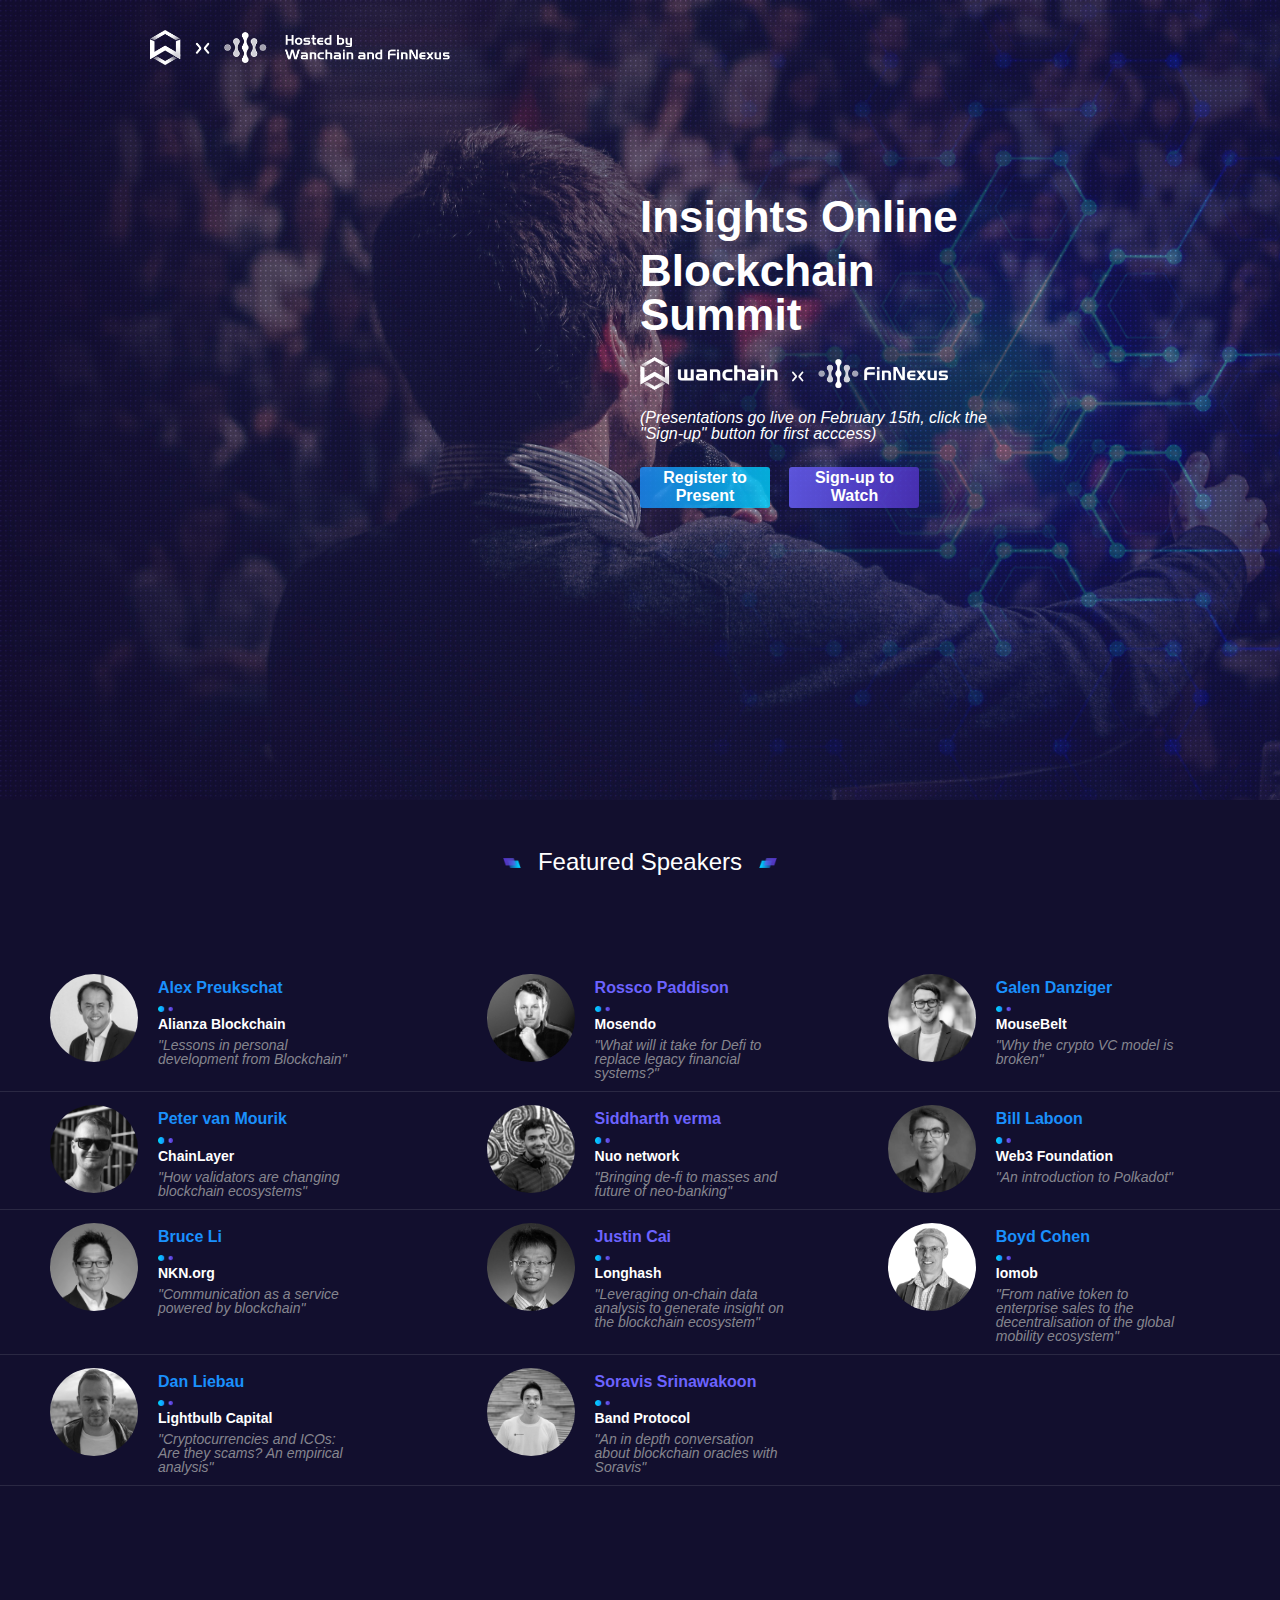
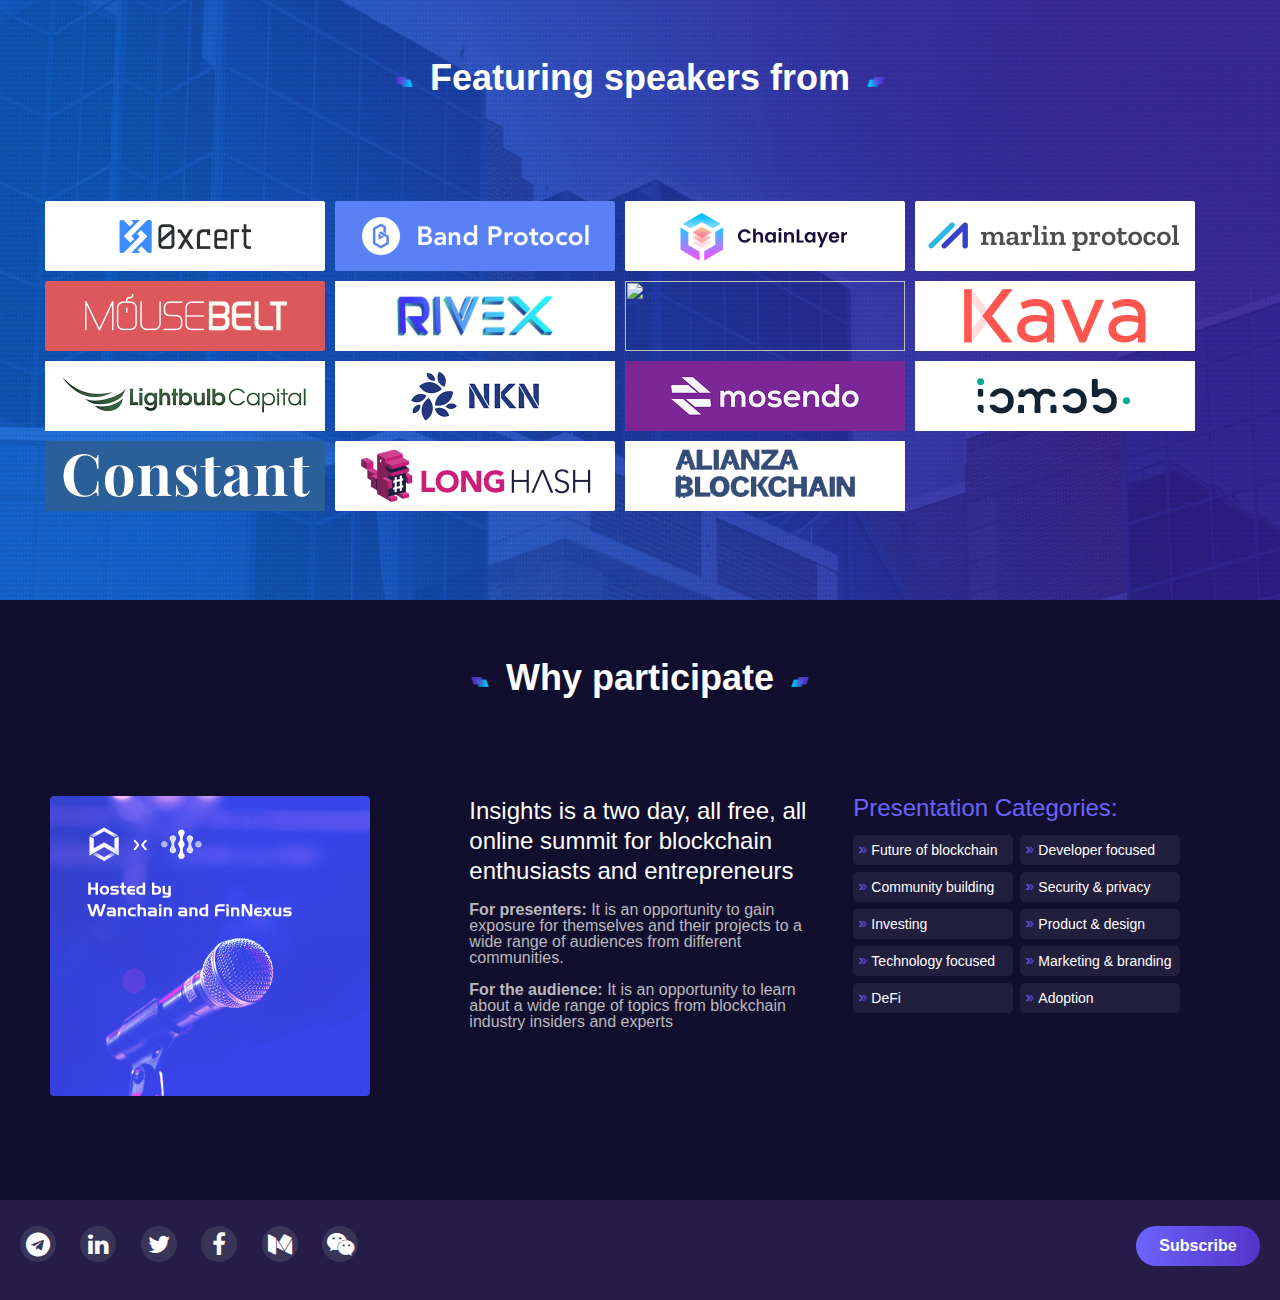
==== index.html @ 68f3955d "update" ====
<!DOCTYPE html>
<html lang="en">

<head>
    <meta charset="UTF-8">
    <meta http-equiv="X-UA-Compatible" content="ie=edge">
    <meta name="keywords" content="FinNexus,Defi,Open Finance, FNX" />
    <meta name="viewport"
        content="maximum-scale=1.0,minimum-scale=1.0,user-scalable=0,width=device-width,initial-scale=1.0" />
    <title>Insights Finnexus</title>
    <link rel="shortcut icon" href="./favicon.ico" type="image/x-icon">
    <link rel="stylesheet" type="text/css" href="./css/bootstrap.css">
    <link rel="stylesheet" type="text/css" href="./css/phone.css" media="screen and (max-width: 750px)">
    <link rel="stylesheet" type="text/css" href="./css/index.css" media="screen and (min-width: 751px) and (max-width: 1700px)">
    <link rel="stylesheet" type="text/css" href="./css/pc.css" media="screen and (min-width: 1701px)">
    <link rel="stylesheet" href="./css/font-awesome/css/font-awesome.css">  

    <script src="./js/jquery.min.js"></script>
    <script src="./js/bootstrap.js"></script>
    <script src="./js/data.js"></script>
</head>

<body>
    <div class="box">
        <!-- banner -->
        <div class="banner">
            <div class="banner-box">
                <div class="logo">
                     <a href="https://www.finnexus.io/" target="_blank"><img src="./img/logo.png" alt=""></a>
                </div>
                <div class="banner-title">
                    <h3></h3>
                    <h3></h3>
                    <img class="logo2" src="" alt="">
                    <p>(Presentations go live on February 15th, click the "Sign-up" button for first acccess)</p>
                    <div class="btn-group">
                        <button><b></b><span>Register to Present</span></button>
                        <button><b></b><span>Sign-up to Watch</span></button>
                    </div>
                </div>
            </div>
        </div>
        <!-- Personal profile -->
        <div class="personal-profile">
            <div class="personal-profile-box">
                <div class="personal-profile-title">
                    <p>
                        <span style="padding-top: 10px;"></span>
                    </p>
                    <!-- <p ><span>Hosted by Wanchain and FinNexus</span></p> -->
                </div>
            </div>
        </div>
        
        <div class="modal fade" id="myModal" tabindex="-1" role="dialog" aria-labelledby="myModalLabel" aria-hidden="true">
            <div class="modal-dialog">
                <div class="modal-content">
                </div>
            </div>
        </div>


        <!-- agenda -->
        <!-- <div class="agenda">
            <div class="agenda-box">
                <div class="agenda-title">
                    <p>
                        <span></span>
                    </p>
                    <p><span></span></p>
                </div>
                <div class="agenda-centext">
                    <div class="agenda-centext-thead">
                        <span><b class="time"></b></span>
                        <span><b class="name"></b></span>
                        <span><b class="theme"></b></span>
                    </div>
                    <div class="agenda-centext-table">
                        <ul>
                        </ul>
                    </div>
                </div>
            </div>
        </div> -->
        <!-- link -->
        <div class="link">
            <div class="linkBox">
                <div class="link-title">
                    <p>
                        <span>Featuring speakers from</span>
                    </p>
                    <!-- <p><span>Hosted by Wanchain and FinNexus</span></p> -->
                </div>
                <div class="link-centext">
                    <div class="link-icon">
                    </div>
                </div>
            </div>
        </div>
        <!-- participate -->
        <div class="link participate">
            <div class="linkBox">
                <div class="link-title participate-link-title">
                    <p>
                        <span></span>
                    </p>
                    <p><span></span></p>
                </div>
                <div class="participate-centext">
                    <div>
                        <img src="./img/music.png" alt="">
                    </div>
                    <div class="participate-centext-middel">
                        <p></p>
                        <p><span></span></p>
                        <p><span></span></p>
                    </div>
                    <div class="participate-link-group">
                        <p></p>
                        <div class="participate-link-group-box">
                        </div>
                    </div>
                </div>
            </div>
        </div>
        <!-- footer -->
        <section class="footer" style="border-bottom: 0;">
            <div class="aa7ec1 wrapper" data-class-name="aa7ec1">
                <ul class="left">
                    <li><a href="https://t.me/FinNexusOfficial" target="_blank"
                        rel="noopener noreferrer"><i class="fa fa-telegram"></i></a></li>
                    <li><a href="https://www.linkedin.com/company/finnexus/" target="_blank"
                            rel="noopener noreferrer"><i class="fa fa-linkedin"></i></a></li>
                    <li><a href="https://twitter.com/fin_nexus/" target="_blank" rel="noopener noreferrer"><i
                                class="fa fa-twitter"></i></a></li>
                    <li><a href="https://www.facebook.com/FinNexus/" target="_blank" rel="noopener noreferrer"><i
                                class="fa fa-facebook"></i></a></li>
                    <li><a href="https://medium.com/finnexus/" target="_blank" rel="noopener noreferrer"><i
                                class="fa fa-medium"></i></a></li>
                    <li>
                        <a class="wechat-wrap" href="javascript:;" rel="noopener noreferrer">
                            <i class="fa fa-weixin"></i>
                            <div class="wechat-pop"></div>
                        </a>
                    </li>
                </ul>
                <div class="right subscribe"><a href="https://mailchi.mp/e135a0f4e0d6/insights_summit" target="_blank"
                        disabled><input type="text"
                            placeholder="Please enter the email address"><button>Subscribe</button></a></div>
            </div>
        </section>
    </div>
    <script src="./js/bingData.js"></script>
</body>

</html>
---- css/phone.css ----
html,
body,
div,
span,
applet,
object,
iframe,
h1,
h2,
h3,
h4,
h5,
h6,
p,
blockquote,
pre,
a,
abbr,
acronym,
address,
big,
cite,
code,
del,
dfn,
em,
ins,
kbd,
q,
s,
samp,
small,
strike,
strong,
sub,
sup,
tt,
var,
b,
u,
i,
center,
dl,
dt,
dd,
ol,
ul,
li,
fieldset,
form,
label,
legend,
table,
caption,
tbody,
tfoot,
thead,
tr,
th,
td,
article,
aside,
canvas,
details,
embed,
figure,
figcaption,
footer,
header,
hgroup,
menu,
nav,
output,
ruby,
section,
summary,
time,
mark,
audio,
video {
    margin: 0;
    padding: 0;
    border: 0;
    font-size: 100%;
    font: inherit;
    vertical-align: baseline;
    font-family: "Helvetica Neue",Helvetica,Arial,"Microsoft Yahei","Hiragino Sans GB","Heiti SC","WenQuanYi Micro Hei",sans-serif;
}


/* HTML5 display-role reset for older browsers */

article,
aside,
details,
figcaption,
figure,
footer,
header,
hgroup,
menu,
nav,
section {
    display: block;
}

body {
    line-height: 1;
}

ol,
ul {
    list-style: none;
}

blockquote,
q {
    quotes: none;
}

blockquote:before,
blockquote:after,
q:before,
q:after {
    content: '';
    content: none;
}

table {
    border-collapse: collapse;
    border-spacing: 0;
}





body,
html {
    width: 100%;
    height: 100%;
}

.box {
    overflow: hidden;
    width: 100%;
    color: #fff;
}

.logo {
    overflow: hidden;
}

.logo img {
    display: block;
    width: 75%;
    margin: 50px auto 150px auto;
}

.logo2 {
    display: none;
}

.banner {
    width: 100%;
    background: #120f2e;
}

.banner-box {
    width: 100%;
    background: url(../img/phone-banner.jpg) no-repeat;
    background-size: cover;
    padding-bottom: 215px;
}

.banner-title {}

.banner-title h3 {
    font-size: 34px;
    color: #fff;
    font-weight: 600;
    margin-bottom: 10px;
    text-align: center;
}

.banner-title h3:nth-child(2) {
    margin-bottom: 50px;
}

.banner-title img {
    width: 308px;
    margin-top: 10px;
}

.banner-title p {
    margin: 20px;
    font-size: 16px;
    line-height: 1.5;
    font-style: italic;
}

.btn-group button {
    display: block !important;
    width: 200px;
    height: 50px;
    position: relative;
    cursor: pointer;
    border: 0;
    background: none;
    outline: none;
    line-height: 50px;
    font-weight: 600;
    color: #fff;
    font-size: 14px;
    margin: 0 auto;
    margin-bottom: 16px;
}

.btn-group b {
    z-index: 1;
    position: absolute;
    left: 0;
    top: 0;
    right: 0;
    bottom: 0;
    opacity: 0.8;
    border-radius: 3px;
}

.btn-group button:first-child b:nth-child(1) {
    background-image: linear-gradient(to right, #1A90FC, #00D2FF);
}

.btn-group button:last-child b:nth-child(1) {
    background-image: linear-gradient(to right, #6C63FF, #5434C8);
}

.btn-group span {
    position: absolute;
    z-index: 2;
    top: 2px;
    text-align: center;
    right: 0;
    left: 0;
    bottom: 0;
}



.btn-group button:first-child:active b {
    opacity: 1;
    background-image: linear-gradient(to right, #1A90FC, #00D2FF);
}


.btn-group button:last-child:hover b {
    opacity: 1;
    background-image: linear-gradient(to right, #6C63FF, #5434C8);
}

.btn-group button {
    -webkit-tap-highlight-color: rgba(0, 0, 0, 0);
    -webkit-tap-highlight-color: transparent;
}

.personal-profile {
    padding-bottom: 30px;
    background: #120f2e;
}

.personal-profile-box {
    margin: 0 auto;
    overflow: hidden;
}

.personal-profile-title {
    text-align: center;
    font-size: 24px;
    margin-top: 50px;
    margin-bottom: 40px;
}

.personal-profile-title p:nth-child(1) {
    text-align: center;
}

.personal-profile-title p:nth-child(1) span,
.link-title p:nth-child(1) span {
    margin: 0 auto;
    text-align: center;
    position: relative;
    width: 252px;
    display: block;
    font-size: 24px;
    padding: 0 25px;
}

.personal-profile-title p:nth-child(1) span:before,
.link-title p:nth-child(1) span:before {
    content: "";
    display: inline-block;
    height: 10px;
    width: 18px;
    background-image: url('../img/bg-left.png');
    background-size: 100% 100%;
    transform: rotateY(180deg);
    margin-right: 20px;
    background-position: bottom;
    position: absolute;
    left: 5px;
    top: 5px;
}

.personal-profile-title p:nth-child(1) span:after,
.link-title p:nth-child(1) span:after {
    content: "";
    display: inline-block;
    height: 10px;
    width: 18px;
    background-image: url('../img/bg-left.png');
    background-size: 100% 100%;
    background-position: bottom;
    position: absolute;
    right: 5px;
    top: 5px;
}

.personal-profile-title p:nth-child(1) img:nth-child(1),
.link-title p:nth-child(1) img:nth-child(1) {
    width: 20px;
    transform: rotateY(180deg);
    float: left;
    display: inline-block;
    margin-top: 7px;
}

.personal-profile-title p img:last-child,
.link-title p img:last-child {
    width: 20px;
    display: inline-block;
    float: right;
    margin-top: 7px;
}

.personal-profile-title p:nth-child(2),
.link-title p:nth-child(2) {
    line-height: 15px;
    font-size: 12px;
    color: #5f5b6b;
    margin-top: 4px;
    text-align: center;
    display: block;

}

.personal-profile-title p:nth-child(2) span,
.link-title p:nth-child(2) span {
    display: inline-block;
    font-size: 12px;
    color: #5f5b6b;
    margin-top: 4px;
    text-align: center;
    display: block;
}

.link-title p:nth-child(2) span {
    color: #fff;
}

.link-icon {
    width: 90%;
}

.personal-profile-centext {
    overflow: hidden;
    /* display: flex;
    display: -webkit-flex; */
    width: 100%;
    border-bottom: #2a2843 1px solid;
    padding-bottom: 10px;
    margin-bottom: 13px;
    padding-left: 20px;
    padding-right: 20px;
}

.personal-profile-centext dl {
    width: 30%;
    float: left;
    margin-right: 4%;
}

.personal-profile-centext dl:last-child {
    margin: 0
}

.personal-profile-centext dl dt {
    float: left;
    padding-left: 10%;
}

.personal-profile-centext dl:nth-child(1) dt:nth-child(1) {
    padding: 0;
}

.personal-profile-centext dl dt img {
    display: inline-block;
    width: 100px;
}

.personal-profile-centext dl dd {
    float: left;
    padding-left: 20px;
}

.personal-profile-centext dl dd h3 {
    color: #1A90FC;
    font-size: 16px;
    font-weight: 600;
    margin: 6px 0 10px 0;
    cursor: pointer;
}

.personal-profile-centext dl:nth-child(2) dd h3 {
    color: #6C63FF;
}

.personal-profile-centext dl dd img {
    display: block;
    width: 15px;
    margin: 5px 0;
}

.personal-profile-centext dl dd p {
    font-size: 14px;
    font-weight: 600;
}

.personal-profile-centext dl dd span {
    display: inline-block;
    font-size: 14px;
    color: #86868e;
    margin-top: 7px;
    font-style: italic;
}

.agenda {
    width: 100%;
    background: #151233;
}

.agenda .agenda-box {
    overflow: hidden;
    margin: 0 auto;
    height: 500px;
}

.agenda-title,
.link-title {
    text-align: center;
    font-size: 36px;
    margin-top: 60px;
    margin-bottom: 20px;
    font-weight: 600;
}

.link-title {
    margin-top: 80px;
    font-weight: normal;
}

/* .agenda-title p:nth-child(1) ,.link-title p:nth-child(1){
    text-align: center;
} */

.agenda-title p:nth-child(1) span {
    text-align: center;
    position: relative;
}

.agenda-title p:nth-child(1) span:before {
    content: "";
    display: inline-block;
    height: 10px;
    width: 18px;
    background-image: url('../img/bg-left.png');
    background-size: 100% 100%;
    transform: rotateY(180deg);
    margin-right: 20px;
    background-position: bottom;
    position: absolute;
    left: -35px;
    top: 10px;
}

.agenda-title p:nth-child(1) span:after {
    content: "";
    display: inline-block;
    height: 10px;
    width: 18px;
    background-image: url('../img/bg-left.png');
    background-size: 100% 100%;
    background-position: bottom;
    position: absolute;
    right: -35px;
    top: 10px;
}

.agenda-title p:nth-child(1) img:nth-child(1) {
    width: 20px;
    transform: rotateY(180deg);
    float: left;
    display: inline-block;
    margin-top: 7px;
}

.agenda-title p img:last-child {
    width: 20px;
    display: inline-block;
    float: right;
    margin-top: 7px;
}

.agenda-title p:nth-child(2) {
    line-height: 15px;
    font-size: 12px;
    color: #5f5b6b;
    margin-top: 4px;
    text-align: center;
    display: block;

}

.agenda-title p:nth-child(2) span {
    display: inline-block;
    font-size: 12px;
    color: #5f5b6b;
    margin-top: 4px;
    text-align: center;
    display: block;
}


.agenda .agenda-center {
    overflow-y: auto;
}

.agenda-centext {
    background: url('../img/agenda-bg.png') no-repeat;
    background-size: 450px;
    background-position: 36px;
}

.agenda-centext-thead {
    display: -webkit-flex;
    display: flex;
    margin-bottom: 10px;
    border-bottom: #2a2843 1px solid;
}

.agenda-centext-thead span {
    display: inline-block;
    flex: 1;
    text-align: left;
    font-size: 14px;
    color: #5f5b6b;
    line-height: 40px;
}

.agenda-centext-thead span:nth-child(1) b {
    padding-left: 17px;
}

.agenda-centext-table {
    height: 336px;
    overflow-y: auto;
}

.agenda-centext-table ul li {
    display: -webkit-flex;
    display: flex;
    line-height: 40px;
    border-bottom: #2a2843 1px solid;
}

.agenda-centext-table ul li p {
    flex: 1;
}

.agenda-centext-table ul li p:nth-child(1) b:nth-child(1) {
    background-image: url('../img/bom.png');
    background-repeat: no-repeat;
    background-position: 2px;
    padding-left: 18px;
    background-size: 7px;
    margin-right: 15px;
    font-weight: 600;
}

.agenda-centext-table ul li p span {
    font-weight: normal;
}

.agenda-centext-table ul li p:nth-child(2) b:nth-child(1) {
    color: #1A90FC;
    margin-right: 10px;
    font-weight: 600;
    cursor: pointer;
}

.agenda-centext-table ul li p:nth-child(2) span {
    font-size: 14px;
}

.agenda-centext-table ul li p:nth-child(3) b {
    font-weight: 600;
}

.link {
    background: url(../img/phone-link-bg.jpg) no-repeat;
    background-size: cover;
    padding-bottom: 215px;
}

.linkBox {
    overflow: hidden;
    width: 100%;
}

.link-centext {
    margin-top: 120px;
}

.link-centext>div {
    /* width: 630px; */
    margin: 0 auto;
    overflow: hidden;
}

.link-centext>div {
    /* float: left; */
}

.link-centext>div:nth-child(1) a {
    /* float: right; */
    /* margin-right: 9px; */
}

.link-centext>div:nth-child(2) a {
    /* margin-left: 9px; */
}

.link-centext a {
    width: 50%;
    float: left;
    display: inline-block;
    margin-bottom: 10px;
}

.link-centext img {
    display: block;
    width: 92%;
    /* height: 100%; */
    /* margin: 10px 20px; */
    margin: 0 auto;
}



.participate {
    background: #120f2e;
}

.participate .link-title p:nth-child(2) span {
    color: #5f5b6b;
}




.participate-centext {
    /* display: flex; */
}

.participate-centext>div {}

.participate-centext div:nth-child(1) img {
    display: block;
    width: 82%;
    margin: 0 auto 40px auto;
}

.participate .link-title {
    margin-bottom: 30px;
}

.participate-centext div:nth-child(2) p {
    width: 82%;
    margin: 0 auto;
    font-size: 18px;
    line-height: 22px;
    margin-bottom: 16px;
}

.participate-centext div:nth-child(2) p:nth-child(2),
.participate-centext div:nth-child(2) p:nth-child(3) {
    font-size: 16px;
    line-height: 16px;
    color: #bab9be;
}

.participate-link-group {
    width: 100%;
}

.participate-link-group>p {
    color: #6C63FF;
    font-size: 24px;
    margin-bottom: 15px;
    text-align: center;
    margin: 50px 0 40px 0;
}

.participate-link-group-box {
    width: 95%;
    margin: 0 auto;
}

.participate-link-group-box>div {
    float: left;
    width: 50%;
}

.participate-link-group a {
    display: block;
    background: #221E3E;
    font-size: 14px;
    padding: 8px 5px;
    outline: none;
    border-radius: 5px;
    /* margin-right: 7px; */
    background-image: url(../img/to-link.png);
    background-repeat: no-repeat;
    background-position: 6px;
    padding-left: 18px;
    background-size: 8px;
    text-decoration: none;
    color: #fff;
    width: 80%;
    margin: 0 auto;
    margin-bottom: 15px;

}

.participate-link-group-box>div:nth-child(1) a {
    /* float: right;
    margin-right: 5px; */
}

.participate-link-group-box>div:nth-child(2) a {
    /* float: left;
    margin-left: 5px; */
}

/* .participate-link-group a:hover {
    color: #6C63FF;
} */


.footer {
    height: 220px;
    background-color: #251d47;
    border-bottom: 30px solid #151029;
}

.footer .wrapper {

}

.footer .wrapper .left {
    display: block;
    text-align: center;
}

.footer .wrapper .left li {
    display: inline-block;
    margin-top: 26px;
    margin-right: 20px;
}

.footer .wrapper .left li>a {
    display: -webkit-flex;
    display: flex;
    -webkit-justify-content: center;
    justify-content: center;
    -webkit-align-items: center;
    align-items: center;
    background-color: #393558;
    width: 36px;
    text-decoration: none;
    height: 36px;
    border-radius: 100px;
    color: #fff;
}

.footer .wrapper .right.subscribe {
    padding-top: 26px;
    text-align: center;
}

.footer .wrapper .right.subscribe input {
    width: 400px;
    height: 40px;
    text-indent: 20px;
    margin-right: 10px;
    background-color: #39315b;
    border-radius: 20px;
    border: none;
    outline: none;
    font-size: 14px;
    color: #fff;
    letter-spacing: 1px;
    display: none;
}


.footer .wrapper .right.subscribe button {
    width: 124px;
    height: 40px;
    background: linear-gradient(90deg, #6c63ff, #5434c8);
    border-radius: 20px;
    border: none;
    outline: none;
    font-size: 16px;
    font-weight: 600;
    color: #fff;
    cursor: pointer;
    margin-top: 20px;
}

.footer .wrapper .left li .wechat-wrap {
    position: relative;
}

.footer .wrapper .left li>a i {
    font-size: 24px;
}

.icon-weixin:before {
    content: "\e66a";
}

.footer .wrapper .left li .wechat-pop:after {
    display: block;
    content: "";
    width: 0;
    height: 0;
    border: 8px solid transparent;
    border-top-color: #fff;
    position: absolute;
    left: 50%;
    bottom: -14px;
    margin-left: -8px;
}

.footer .wrapper .left li .wechat-pop {
    display: none;
    width: 120px;
    height: 120px;
    background: #fff url('../img/wx-ewm.jpeg') no-repeat;
    background-size: 120px 120px;
    position: absolute;
    top: -130px;
    left: -42px;
    box-shadow: 0 0 16px rgba(37, 29, 71, .5);
}

.footer .wrapper .left li .wechat-wrap:hover .wechat-pop {
    display: block;
}
---- css/index.css ----
html,
body,
div,
span,
applet,
object,
iframe,
h1,
h2,
h3,
h4,
h5,
h6,
p,
blockquote,
pre,
a,
abbr,
acronym,
address,
big,
cite,
code,
del,
dfn,
em,
ins,
kbd,
q,
s,
samp,
small,
strike,
strong,
sub,
sup,
tt,
var,
b,
u,
i,
center,
dl,
dt,
dd,
ol,
ul,
li,
fieldset,
form,
label,
legend,
table,
caption,
tbody,
tfoot,
thead,
tr,
th,
td,
article,
aside,
canvas,
details,
embed,
figure,
figcaption,
footer,
header,
hgroup,
menu,
nav,
output,
ruby,
section,
summary,
time,
mark,
audio,
video {
    margin: 0;
    padding: 0;
    border: 0;
    font-size: 100%;
    font: inherit;
    vertical-align: baseline;

    font-family: "Helvetica Neue",Helvetica,Arial,"Microsoft Yahei","Hiragino Sans GB","Heiti SC","WenQuanYi Micro Hei",sans-serif;
}


/* HTML5 display-role reset for older browsers */

article,
aside,
details,
figcaption,
figure,
footer,
header,
hgroup,
menu,
nav,
section {
    display: block;
}

body {
    line-height: 1;
}

ol,
ul {
    list-style: none;
}

blockquote,
q {
    quotes: none;
}

blockquote:before,
blockquote:after,
q:before,
q:after {
    content: '';
    content: none;
}

table {
    border-collapse: collapse;
    border-spacing: 0;
}



.box {
    min-width: 1280px;
    color: #fff;
}

.logo img {
    width: 300px;
    margin-top: 30px;
    margin-left: 150px;
}

.banner {
    overflow: hidden;
    width: 100%;
    background: #120f2e;
}

.banner-box {
    background: url(../img/banner.jpg) no-repeat;
    margin: 0 auto;
    /* background-size: 100% 800px; */
    height: 800px;
    background-size: cover;
}

.banner-title {
    margin-left: 50%;
    margin-right: 20%;
    margin-top: 130px; /*138px; */
}

.banner-title h3 {
    font-size: 44px;
    color: #fff;
    font-weight: 600;
    margin-bottom: 10px;
}

.banner-title img {
    width: 308px;
    margin-top: 10px;
}

.banner-title p {
    margin: 20px 0;
    margin-bottom: 0;
    font-style: italic;
}

.btn-group button {
    position: relative;
    cursor: pointer;
    border: 0;
    background: none;
    outline: none;
    width: 130px;
    height: 41px;
    line-height: 18px;

    font-weight: 600;
    color: #fff;
    font-size: 16px;
    margin-top: 25px;
    margin-right: 15px;
}

.btn-group b {
    z-index: 1;
    position: absolute;
    left: 0;
    top: 0;
    right: 0;
    bottom: 0;
    opacity: 0.8;
    border-radius: 3px;
}

.btn-group button:first-child b:nth-child(1) {
    background-image: linear-gradient(to right, #1A90FC, #00D2FF);
}

.btn-group button:last-child b:nth-child(1) {
    background-image: linear-gradient(to right, #6C63FF, #5434C8);
}

.btn-group span {
    position: absolute;
    z-index: 2;
    top: 2px;
    text-align: center;
    right: 0;
    left: 0;
    bottom: 0;
}



.btn-group button:first-child:hover b {
    opacity: 1;
    background-image: linear-gradient(to right, #1A90FC, #00D2FF);
}


.btn-group button:last-child:hover b {
    opacity: 1;
    background-image: linear-gradient(to right, #6C63FF, #5434C8);
}

.personal-profile {
    height: 800px;
    background: #120f2e;
}

.personal-profile-box {
    width: 1280px;
    margin: 0 auto;
    overflow: hidden;
}

.personal-profile-title {
    text-align: center;
    font-size: 24px;
    margin-top: 50px;
    margin-bottom: 100px;
}

.personal-profile-title p:nth-child(1) {
    text-align: center;
}

.personal-profile-title p:nth-child(1) span,
.link-title p:nth-child(1) span {
    text-align: center;
    position: relative;
}

.personal-profile-title p:nth-child(1) span:before,
.link-title p:nth-child(1) span:before {
    content: "";
    display: inline-block;
    height: 10px;
    width: 18px;
    background-image: url('../img/bg-left.png');
    background-size: 100% 100%;
    transform: rotateY(180deg);
    margin-right: 20px;
    background-position: bottom;
    position: absolute;
    left: -35px;
    top: 20px;
}

.personal-profile-title p:nth-child(1) span:after,
.link-title p:nth-child(1) span:after {
    content: "";
    display: inline-block;
    height: 10px;
    width: 18px;
    background-image: url('../img/bg-left.png');
    background-size: 100% 100%;
    background-position: bottom;
    position: absolute;
    right: -35px;
    top: 20px;
}

.personal-profile-title p:nth-child(1) img:nth-child(1),
.link-title p:nth-child(1) img:nth-child(1) {
    width: 20px;
    transform: rotateY(180deg);
    float: left;
    display: inline-block;
    margin-top: 7px;
}

.personal-profile-title p img:last-child,
.link-title p img:last-child {
    width: 20px;
    display: inline-block;
    float: right;
    margin-top: 7px;
}

.personal-profile-title p:nth-child(2),
.link-title p:nth-child(2) {
    line-height: 15px;
    font-size: 12px;
    color: #5f5b6b;
    margin-top: 4px;
    text-align: center;
    display: block;

}

.personal-profile-title p:nth-child(2) span,
.link-title p:nth-child(2) span {
    display: inline-block;
    font-size: 12px;
    color: #5f5b6b;
    margin-top: 4px;
    text-align: center;
    display: block;
}

.link-title p:nth-child(2) span {
    color: #fff;
}

.personal-profile-centext {
    overflow: hidden;
    /* display: flex;
    display: -webkit-flex; */
    width: 100%;
    border-bottom: #2a2843 1px solid;
    padding-bottom: 10px;
    margin-bottom: 13px;
    padding-left: 50px;
    padding-right: 50px;
}

.personal-profile-centext dl {
    width: 30%;
    float: left;
    margin-right: 4%;
}

.personal-profile-centext dl:last-child {
    margin: 0
}

.personal-profile-centext dl dt {
    float: left;
    padding-left: 10%;
}

.personal-profile-centext dl:nth-child(1) dt:nth-child(1) {
    padding: 0;
}

.personal-profile-centext dl dt img {
    display: inline-block;
    width: 100px;
}

.personal-profile-centext dl dd {
    float: left;
    padding-left: 20px;
}

.personal-profile-centext dl dd h3 {
    color: #1A90FC;
    font-size: 16px;
    font-weight: 600;
    margin: 6px 0 10px 0;
    cursor: pointer;
}

.personal-profile-centext dl:nth-child(2) dd h3 {
    color: #6C63FF;
}

.personal-profile-centext dl dd img {
    display: block;
    width: 15px;
    margin: 5px 0;
}

.personal-profile-centext dl dd p {
    font-size: 14px;
    font-weight: 600;
}

.personal-profile-centext dl dd span {
    display: inline-block;
    font-size: 14px;
    color: #86868e;
    margin-top: 7px;
    width:195px;
    font-style: italic;
}

.agenda {
    width: 100%;
    background: #151233;
}

.agenda .agenda-box {
    overflow: hidden;
    width: 1280px;
    margin: 0 auto;
    height: 500px;
}

.agenda-title,
.link-title {
    text-align: center;
    font-size: 36px;
    margin-top: 60px;
    margin-bottom: 20px;
    font-weight: 900;
}

/* .agenda-title p:nth-child(1) ,.link-title p:nth-child(1){
    text-align: center;
} */

.agenda-title p:nth-child(1) span {
    text-align: center;
    position: relative;
}

.agenda-title p:nth-child(1) span:before {
    content: "";
    display: inline-block;
    height: 10px;
    width: 18px;
    background-image: url('../img/bg-left.png');
    background-size: 100% 100%;
    transform: rotateY(180deg);
    margin-right: 20px;
    background-position: bottom;
    position: absolute;
    left: -35px;
    top: 10px;
}

.agenda-title p:nth-child(1) span:after {
    content: "";
    display: inline-block;
    height: 10px;
    width: 18px;
    background-image: url('../img/bg-left.png');
    background-size: 100% 100%;
    background-position: bottom;
    position: absolute;
    right: -35px;
    top: 10px;
}

.agenda-title p:nth-child(1) img:nth-child(1) {
    width: 20px;
    transform: rotateY(180deg);
    float: left;
    display: inline-block;
    margin-top: 7px;
}

.agenda-title p img:last-child {
    width: 20px;
    display: inline-block;
    float: right;
    margin-top: 7px;
}

.agenda-title p:nth-child(2) {
    line-height: 15px;
    font-size: 12px;
    color: #5f5b6b;
    margin-top: 4px;
    text-align: center;
    display: block;

}

.agenda-title p:nth-child(2) span {
    display: inline-block;
    font-size: 12px;
    color: #5f5b6b;
    margin-top: 4px;
    text-align: center;
    display: block;
}


.agenda .agenda-center {
    overflow-y: auto;
}

.agenda-centext {
    background: url('../img/agenda-bg.png') no-repeat;
    background-size: 450px;
    background-position: 36px;
}

.agenda-centext-thead {
    display: -webkit-flex;
    display: flex;
    margin-bottom: 10px;
    border-bottom: #2a2843 1px solid;
}

.agenda-centext-thead span {
    display: inline-block;
    flex: 1;
    text-align: left;
    font-size: 14px;
    color: #5f5b6b;
    line-height: 40px;
}

.agenda-centext-thead span:nth-child(1) b {
    padding-left: 17px;
}

.agenda-centext-table {
    height: 336px;
    overflow-y: auto;
}

.agenda-centext-table ul li {
    display: -webkit-flex;
    display: flex;
    line-height: 40px;
    border-bottom: #2a2843 1px solid;
}

.agenda-centext-table ul li p {
    flex: 1;
}

.agenda-centext-table ul li p:nth-child(1) b:nth-child(1) {
    background-image: url('../img/bom.png');
    background-repeat: no-repeat;
    background-position: 2px;
    padding-left: 18px;
    background-size: 7px;
    margin-right: 15px;
    font-weight: 600;
}

.agenda-centext-table ul li p span {
    font-weight: normal;
}

.agenda-centext-table ul li p:nth-child(2) b:nth-child(1) {
    color: #1A90FC;
    margin-right: 10px;
    font-weight: 600;
    cursor: pointer;
}

.agenda-centext-table ul li p:nth-child(2) span {
    font-size: 14px;
}

.agenda-centext-table ul li p:nth-child(3) b {
    font-weight: 600;
}

.link {
    background: url(../img/link-bg.jpg) no-repeat;
    background-size: 100% 600px;
    margin: 0 auto;
    height: 600px;
}

.linkBox {
    overflow: hidden;
    width: 1280px;
    margin: 0 auto;
    height: 600px;
}

.link-centext>div {
    /* width: 630px; */
    margin: 0 auto;
    overflow: hidden;
}

.link-centext .link-icon {
    margin-top: 100px;
    margin-left: 40px
}

.link-centext a {
    display: inline-block;
    margin: 5px;
}

.link-centext img {
    display: inline-block;
    width: 280px;
    height: 70px;
    /* margin: 10px 20px; */
}



.participate {
    background: #120f2e;
}

.participate .link-title p:nth-child(2) span {
    color: #5f5b6b;
}




.participate-centext {
    display: flex;
    display: -webkit-flex;
}

.participate-centext>div {
    flex: 1;
}

.participate-centext div:nth-child(1) img {
    display: block;
    width: 320px;
    margin-left: 50px;
}

.participate .link-title {
    margin-bottom: 100px;
}

.participate-centext div:nth-child(2) p {
    width: 80%;
    margin: 0 auto;
    font-size: 24px;
    line-height: 30px;
    margin-bottom: 16px;
}

.participate-centext div:nth-child(2) p:nth-child(2),
.participate-centext div:nth-child(2) p:nth-child(3) {
    font-size: 16px;
    line-height: 16px;
    color: #bab9be;
}

.participate-link-group {}

.participate-link-group>p {
    color: #6C63FF;
    font-size: 24px;
    margin-bottom: 15px;
}

.participate-link-group a {
    display: inline-block;
    width: 160px;
    background: #221E3E;
    font-size: 14px;
    padding: 8px 5px;
    outline: none;
    border-radius: 5px;
    float: left;
    margin-bottom: 7px;
    margin-right: 7px;
    background-image: url('../img/to-link.png');
    background-repeat: no-repeat;
    background-position: 6px;
    padding-left: 18px;
    background-size: 8px;
    text-decoration: none;
    color: #fff;
    cursor: auto;
}

/* .participate-link-group a:hover {
    color: #6C63FF;
} */


.footer {
    height: 100px;
    background-color: #251d47;
    border-bottom: 30px solid #151029;
}

.footer .wrapper {
    width: 1280px;
    margin: 0 auto;
    display: -webkit-flex;
    display: flex;
}

.footer .wrapper .left {
    display: block;
    -webkit-flex: 1;
    flex: 1;
    margin-left: 20px;
}

.footer .wrapper .left li {
    display: inline-block;
    margin-top: 26px;
    margin-right: 20px;
}

.footer .wrapper .left li>a {
    display: -webkit-flex;
    display: flex;
    -webkit-justify-content: center;
    justify-content: center;
    -webkit-align-items: center;
    align-items: center;
    background-color: #393558;
    width: 36px;
    text-decoration: none;
    height: 36px;
    border-radius: 100px;
    color: #fff;
}

.footer .wrapper .right.subscribe {
    padding-top: 26px;
    margin-right: 20px;
}

.footer .wrapper .right.subscribe input {
    width: 400px;
    height: 40px;
    text-indent: 20px;
    margin-right: 10px;
    background-color: #39315b;
    border-radius: 20px;
    border: none;
    outline: none;
    font-size: 14px;
    color: #fff;
    letter-spacing: 1px;
    opacity: 0;
}


.footer .wrapper .right.subscribe button {
    width: 124px;
    height: 40px;
    background: linear-gradient(90deg, #6c63ff, #5434c8);
    border-radius: 20px;
    border: none;
    outline: none;
    font-size: 16px;
    font-weight: 600;
    color: #fff;
    cursor: pointer;
}

.footer .wrapper .left li .wechat-wrap {
    position: relative;
}

.footer .wrapper .left li>a i {
    font-size: 24px;
}

.icon-weixin:before {
    content: "\e66a";
}

.footer .wrapper .left li .wechat-pop:after {
    display: block;
    content: "";
    width: 0;
    height: 0;
    border: 8px solid transparent;
    border-top-color: #fff;
    position: absolute;
    left: 50%;
    bottom: -14px;
    margin-left: -8px;
}

.footer .wrapper .left li .wechat-pop {
    display: none;
    width: 120px;
    height: 120px;
    background: #fff url('../img/wx-ewm.jpeg') no-repeat;
    background-size: 120px 120px;
    position: absolute;
    top: -130px;
    left: -42px;
    box-shadow: 0 0 16px rgba(37, 29, 71, .5);
}

.footer .wrapper .left li .wechat-wrap:hover .wechat-pop {
    display: block;
}
---- css/pc.css ----
html,
body,
div,
span,
applet,
object,
iframe,
h1,
h2,
h3,
h4,
h5,
h6,
p,
blockquote,
pre,
a,
abbr,
acronym,
address,
big,
cite,
code,
del,
dfn,
em,
ins,
kbd,
q,
s,
samp,
small,
strike,
strong,
sub,
sup,
tt,
var,
b,
u,
i,
center,
dl,
dt,
dd,
ol,
ul,
li,
fieldset,
form,
label,
legend,
table,
caption,
tbody,
tfoot,
thead,
tr,
th,
td,
article,
aside,
canvas,
details,
embed,
figure,
figcaption,
footer,
header,
hgroup,
menu,
nav,
output,
ruby,
section,
summary,
time,
mark,
audio,
video {
    margin: 0;
    padding: 0;
    border: 0;
    font-size: 100%;
    font: inherit;
    vertical-align: baseline;
    font-family: "Helvetica Neue",Helvetica,Arial,"Microsoft Yahei","Hiragino Sans GB","Heiti SC","WenQuanYi Micro Hei",sans-serif;

}


/* HTML5 display-role reset for older browsers */

article,
aside,
details,
figcaption,
figure,
footer,
header,
hgroup,
menu,
nav,
section {
    display: block;
}

body {
    line-height: 1;
}

ol,
ul {
    list-style: none;
}

blockquote,
q {
    quotes: none;
}

blockquote:before,
blockquote:after,
q:before,
q:after {
    content: '';
    content: none;
}

table {
    border-collapse: collapse;
    border-spacing: 0;
}







.box {
    min-width: 1280px;
    color: #fff;
}

.logo img {
    width: 500px;
    margin-top: 30px;
    margin-left: 130px;
}

.banner {
    overflow: hidden;
    width: 100%;
    background: #120f2e;
}

.banner-box {
    background: url(../img/banner.jpg) no-repeat;
    margin: 0 auto;
    /* background-size: 100% 800px; */
    height: 800px;
    background-size: cover;
}

.banner-title {
    margin-left: 40%;
    margin-right: 20%;
    margin-top: 130px;
    /* margin-top: 200px; */
}

.banner-title h3 {
    font-size: 76px;
    color: #fff;
    font-weight: 600;
    margin-bottom: 10px;
}

.banner-title img {
    width: 508px;
    margin-top: 10px;
}

.banner-title p {
    margin: 20px 0;
    margin-bottom: 0;
    font-style: italic;
}

.btn-group button {
    position: relative;
    cursor: pointer;
    border: 0;
    background: none;
    outline: none;
    width: 230px;
    height: 80px;
    line-height: 36px;
    font-weight: 600;
    color: #fff;
    font-size: 30px;
    margin-top: 26px;
    margin-right: 15px;
}

.btn-group b {
    z-index: 1;
    position: absolute;
    left: 0;
    top: 0;
    right: 0;
    bottom: 0;
    opacity: 0.8;
    border-radius: 3px;
}

.btn-group button:first-child b:nth-child(1) {
    background-image: linear-gradient(to right, #1A90FC, #00D2FF);
}

.btn-group button:last-child b:nth-child(1) {
    background-image: linear-gradient(to right, #6C63FF, #5434C8);
}

.btn-group span {
    position: absolute;
    z-index: 2;
    top: 2px;
    text-align: center;
    right: 0;
    left: 0;
    bottom: 0;
}



.btn-group button:first-child:hover b {
    opacity: 1;
    background-image: linear-gradient(to right, #1A90FC, #00D2FF);
}


.btn-group button:last-child:hover b {
    opacity: 1;
    background-image: linear-gradient(to right, #6C63FF, #5434C8);
}

.personal-profile {
    height: 800px;
    background: #120f2e;
}

.personal-profile-box {
    width: 1280px;
    margin: 0 auto;
    overflow: hidden;
}

.personal-profile-title {
    text-align: center;
    font-size: 24px;
    margin-top: 50px;
    margin-bottom: 100px;
}

.personal-profile-title p:nth-child(1) {
    text-align: center;
}

.personal-profile-title p:nth-child(1) span,
.link-title p:nth-child(1) span {
    text-align: center;
    position: relative;
}

.personal-profile-title p:nth-child(1) span:before,
.link-title p:nth-child(1) span:before {
    content: "";
    display: inline-block;
    height: 10px;
    width: 18px;
    background-image: url('../img/bg-left.png');
    background-size: 100% 100%;
    transform: rotateY(180deg);
    margin-right: 20px;
    background-position: bottom;
    position: absolute;
    left: -35px;
    top: 20px;
}

.personal-profile-title p:nth-child(1) span:after,
.link-title p:nth-child(1) span:after {
    content: "";
    display: inline-block;
    height: 10px;
    width: 18px;
    background-image: url('../img/bg-left.png');
    background-size: 100% 100%;
    background-position: bottom;
    position: absolute;
    right: -35px;
    top: 20px;
}

.personal-profile-title p:nth-child(1) img:nth-child(1),
.link-title p:nth-child(1) img:nth-child(1) {
    width: 20px;
    transform: rotateY(180deg);
    float: left;
    display: inline-block;
    margin-top: 7px;
}

.personal-profile-title p img:last-child,
.link-title p img:last-child {
    width: 20px;
    display: inline-block;
    float: right;
    margin-top: 7px;
}

.personal-profile-title p:nth-child(2),
.link-title p:nth-child(2) {
    line-height: 15px;
    font-size: 12px;
    color: #5f5b6b;
    margin-top: 4px;
    text-align: center;
    display: block;

}

.personal-profile-title p:nth-child(2) span,
.link-title p:nth-child(2) span {
    display: inline-block;
    font-size: 12px;
    color: #5f5b6b;
    margin-top: 4px;
    text-align: center;
    display: block;
}

.link-title p:nth-child(2) span {
    color: #fff;
}

.personal-profile-centext {
    overflow: hidden;
    /* display: flex;
    display: -webkit-flex; */
    width: 100%;
    border-bottom: #2a2843 1px solid;
    padding-bottom: 10px;
    margin-bottom: 13px;
    padding-left: 50px;
    padding-right: 50px;
}

.personal-profile-centext dl {
    width: 30%;
    float: left;
    margin-right: 4%;
}

.personal-profile-centext dl:last-child {
    margin: 0
}

.personal-profile-centext dl dt {
    float: left;
    padding-left: 10%;
}

.personal-profile-centext dl:nth-child(1) dt:nth-child(1) {
    padding: 0;
}

.personal-profile-centext dl dt img {
    display: inline-block;
    width: 100px;
}

.personal-profile-centext dl dd {
    float: left;
    padding-left: 20px;
}

.personal-profile-centext dl dd h3 {
    color: #1A90FC;
    font-size: 16px;
    font-weight: 600;
    margin: 6px 0 10px 0;
    cursor: pointer;
}

.personal-profile-centext dl:nth-child(2) dd h3 {
    color: #6C63FF;
}

.personal-profile-centext dl dd img {
    display: block;
    width: 15px;
    margin: 5px 0;
}

.personal-profile-centext dl dd p {
    font-size: 14px;
    font-weight: 600;
}

.personal-profile-centext dl dd span {
    display: inline-block;
    font-size: 14px;
    color: #86868e;
    margin-top: 7px;
    width:195px;
    font-style: italic;
}

.agenda {
    width: 100%;
    background: #151233;
}

.agenda .agenda-box {
    overflow: hidden;
    width: 1280px;
    margin: 0 auto;
    height: 500px;
}

.agenda-title,
.link-title {
    text-align: center;
    font-size: 76px;
    margin-top: 60px;
    margin-bottom: 20px;
    font-weight: 900;
}

/* .agenda-title p:nth-child(1) ,.link-title p:nth-child(1){
    text-align: center;
} */

.agenda-title p:nth-child(1) span {
    text-align: center;
    position: relative;
}

.agenda-title p:nth-child(1) span:before {
    content: "";
    display: inline-block;
    height: 10px;
    width: 18px;
    background-image: url('../img/bg-left.png');
    background-size: 100% 100%;
    transform: rotateY(180deg);
    margin-right: 20px;
    background-position: bottom;
    position: absolute;
    left: -35px;
    top: 10px;
}

.agenda-title p:nth-child(1) span:after {
    content: "";
    display: inline-block;
    height: 10px;
    width: 18px;
    background-image: url('../img/bg-left.png');
    background-size: 100% 100%;
    background-position: bottom;
    position: absolute;
    right: -35px;
    top: 10px;
}

.agenda-title p:nth-child(1) img:nth-child(1) {
    width: 20px;
    transform: rotateY(180deg);
    float: left;
    display: inline-block;
    margin-top: 7px;
}

.agenda-title p img:last-child {
    width: 20px;
    display: inline-block;
    float: right;
    margin-top: 7px;
}

.agenda-title p:nth-child(2) {
    line-height: 15px;
    font-size: 12px;
    color: #5f5b6b;
    margin-top: 4px;
    text-align: center;
    display: block;

}

.agenda-title p:nth-child(2) span {
    display: inline-block;
    font-size: 12px;
    color: #5f5b6b;
    margin-top: 4px;
    text-align: center;
    display: block;
}


.agenda .agenda-center {
    overflow-y: auto;
}

.agenda-centext {
    background: url('../img/agenda-bg.png') no-repeat;
    background-size: 450px;
    background-position: 36px;
}

.agenda-centext-thead {
    display: -webkit-flex;
    display: flex;
    margin-bottom: 10px;
    border-bottom: #2a2843 1px solid;
}

.agenda-centext-thead span {
    display: inline-block;
    flex: 1;
    text-align: left;
    font-size: 14px;
    color: #5f5b6b;
    line-height: 40px;
}

.agenda-centext-thead span:nth-child(1) b {
    padding-left: 17px;
}

.agenda-centext-table {
    height: 336px;
    overflow-y: auto;
}

.agenda-centext-table ul li {
    display: -webkit-flex;
    display: flex;
    line-height: 40px;
    border-bottom: #2a2843 1px solid;
}

.agenda-centext-table ul li p {
    flex: 1;
}

.agenda-centext-table ul li p:nth-child(1) b:nth-child(1) {
    background-image: url('../img/bom.png');
    background-repeat: no-repeat;
    background-position: 2px;
    padding-left: 18px;
    background-size: 7px;
    margin-right: 15px;
    font-weight: 600;
}

.agenda-centext-table ul li p span {
    font-weight: normal;
}

.agenda-centext-table ul li p:nth-child(2) b:nth-child(1) {
    color: #1A90FC;
    margin-right: 10px;
    font-weight: 600;
    cursor: pointer;
}

.agenda-centext-table ul li p:nth-child(2) span {
    font-size: 14px;
}

.agenda-centext-table ul li p:nth-child(3) b {
    font-weight: 600;
}

.link {
    background: url(../img/link-bg.jpg) no-repeat;
    background-size: 100% 600px;
    margin: 0 auto;
    height: 600px;
}

.linkBox {
    overflow: hidden;
    width: 1280px;
    margin: 0 auto;
    height: 600px;
}

.link-centext>div {
    /* width: 630px; */
    margin: 0 auto;
    overflow: hidden;
}

.link-centext .link-icon {
    margin-top: 100px;
    margin-left: 40px
}

.link-centext a {
    display: inline-block;
    margin: 5px;
}

.link-centext img {
    display: inline-block;
    width: 280px;
    height: 70px;
    /* margin: 10px 20px; */
}



.participate {
    background: #120f2e;
}

.participate .link-title p:nth-child(2) span {
    color: #5f5b6b;
}




.participate-centext {
    display: flex;
    display: -webkit-flex;
}

.participate-centext>div {
    flex: 1;
}

.participate-centext div:nth-child(1) img {
    display: block;
    width: 320px;
    margin-left: 50px;
}

.participate .link-title {
    margin-bottom: 100px;
}

.participate-centext div:nth-child(2) p {
    width: 80%;
    margin: 0 auto;
    font-size: 24px;
    line-height: 30px;
    margin-bottom: 16px;
}

.participate-centext div:nth-child(2) p:nth-child(2),
.participate-centext div:nth-child(2) p:nth-child(3) {
    font-size: 16px;
    line-height: 16px;
    color: #bab9be;
}

.participate-link-group {}

.participate-link-group>p {
    color: #6C63FF;
    font-size: 24px;
    margin-bottom: 15px;
}

.participate-link-group a {
    display: inline-block;
    width: 160px;
    background: #221E3E;
    font-size: 14px;
    padding: 8px 5px;
    outline: none;
    border-radius: 5px;
    float: left;
    margin-bottom: 7px;
    margin-right: 7px;
    background-image: url('../img/to-link.png');
    background-repeat: no-repeat;
    background-position: 6px;
    padding-left: 18px;
    background-size: 8px;
    text-decoration: none;
    color: #fff;
    cursor: context-menu;
}

/* .participate-link-group a:hover {
    color: #6C63FF;
} */


.footer {
    height: 100px;
    background-color: #251d47;
    border-bottom: 30px solid #151029;
}

.footer .wrapper {
    width: 1280px;
    margin: 0 auto;
    display: -webkit-flex;
    display: flex;
}

.footer .wrapper .left {
    display: block;
    -webkit-flex: 1;
    flex: 1;
}

.footer .wrapper .left li {
    display: inline-block;
    margin-top: 26px;
    margin-right: 20px;
}

.footer .wrapper .left li>a {
    display: -webkit-flex;
    display: flex;
    -webkit-justify-content: center;
    justify-content: center;
    -webkit-align-items: center;
    align-items: center;
    background-color: #393558;
    width: 36px;
    text-decoration: none;
    height: 36px;
    border-radius: 100px;
    color: #fff;
}

.footer .wrapper .right.subscribe {
    padding-top: 26px;
}

.footer .wrapper .right.subscribe input {
    width: 400px;
    height: 40px;
    text-indent: 20px;
    margin-right: 10px;
    background-color: #39315b;
    border-radius: 20px;
    border: none;
    outline: none;
    font-size: 14px;
    color: #fff;
    letter-spacing: 1px;
    opacity: 0;
}


.footer .wrapper .right.subscribe button {
    width: 124px;
    height: 40px;
    background: linear-gradient(90deg, #6c63ff, #5434c8);
    border-radius: 20px;
    border: none;
    outline: none;
    font-size: 16px;
    font-weight: 600;
    color: #fff;
    cursor: pointer;
}

.footer .wrapper .left li .wechat-wrap {
    position: relative;
}

.footer .wrapper .left li>a i {
    font-size: 24px;
}

.icon-weixin:before {
    content: "\e66a";
}

.footer .wrapper .left li .wechat-pop:after {
    display: block;
    content: "";
    width: 0;
    height: 0;
    border: 8px solid transparent;
    border-top-color: #fff;
    position: absolute;
    left: 50%;
    bottom: -14px;
    margin-left: -8px;
}

.footer .wrapper .left li .wechat-pop {
    display: none;
    width: 120px;
    height: 120px;
    background: #fff url('../img/wx-ewm.jpeg') no-repeat;
    background-size: 120px 120px;
    position: absolute;
    top: -130px;
    left: -42px;
    box-shadow: 0 0 16px rgba(37, 29, 71, .5);
}

.footer .wrapper .left li .wechat-wrap:hover .wechat-pop {
    display: block;
}
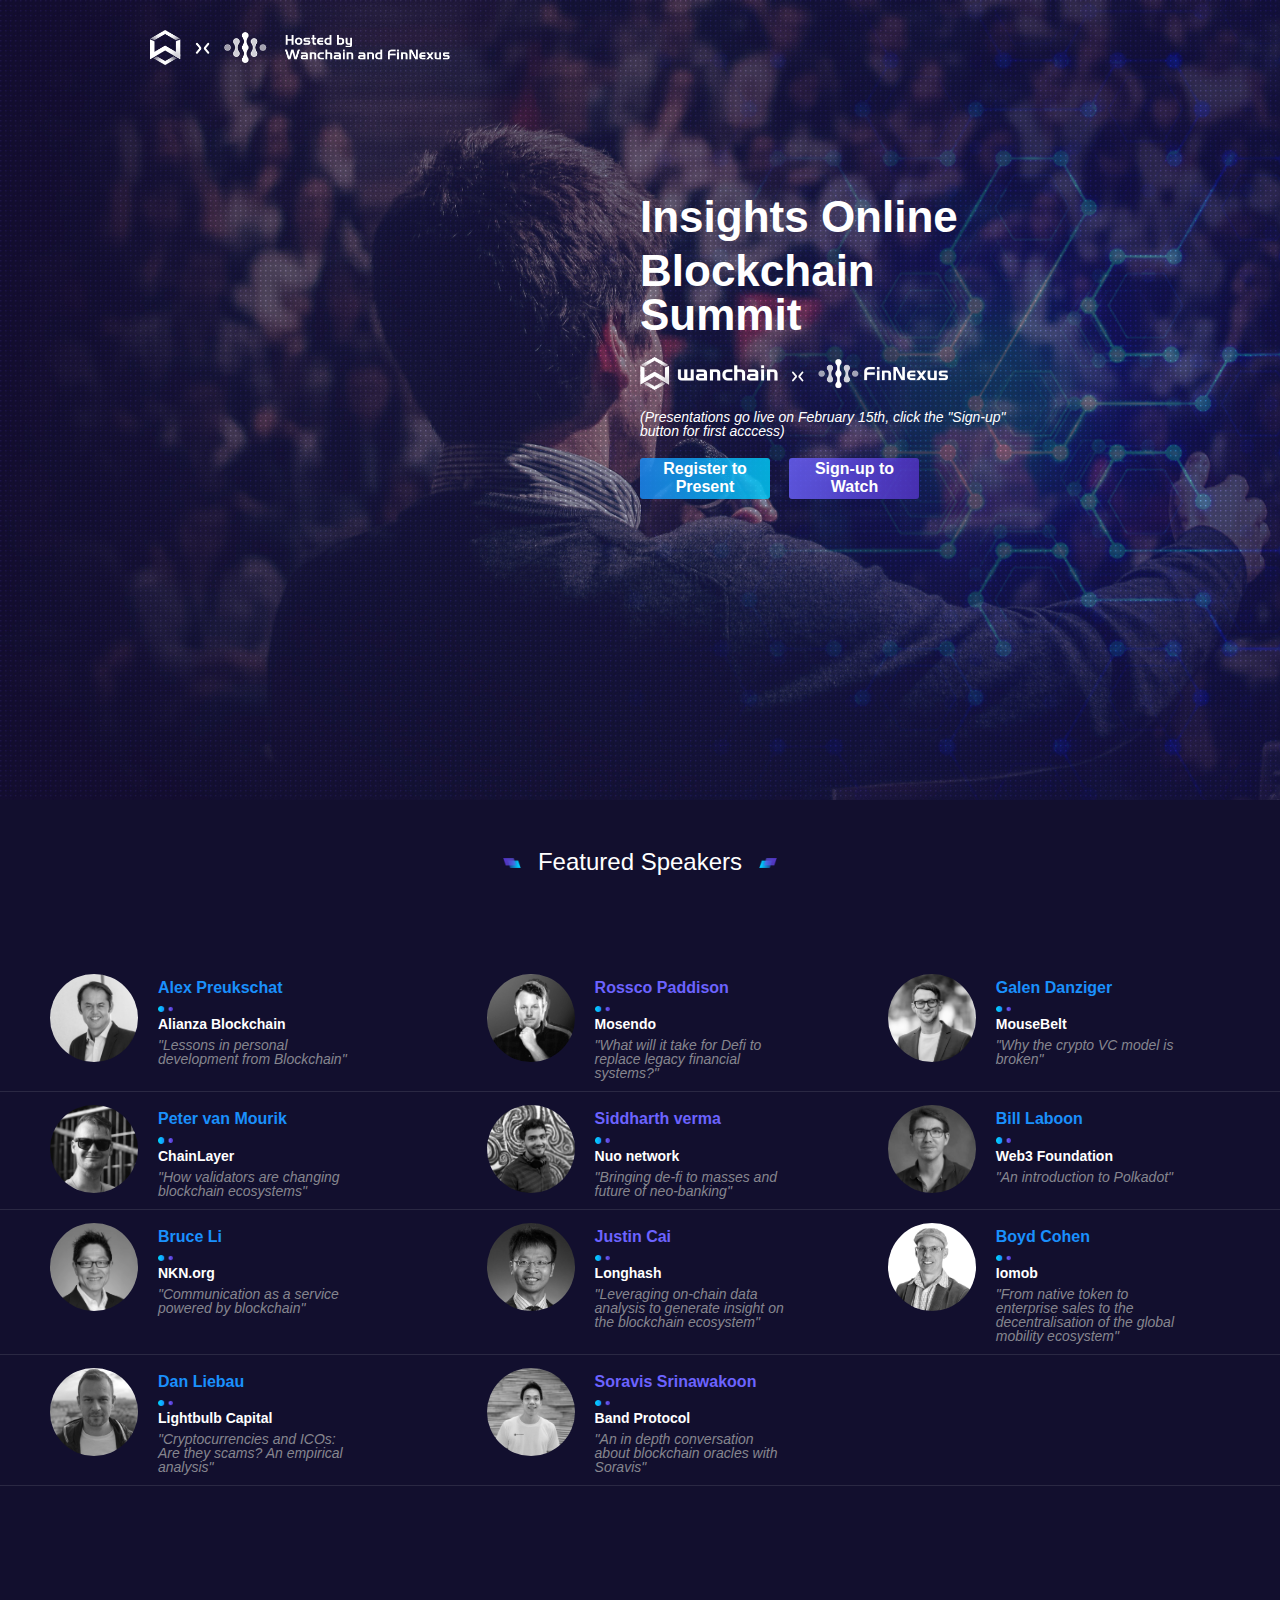
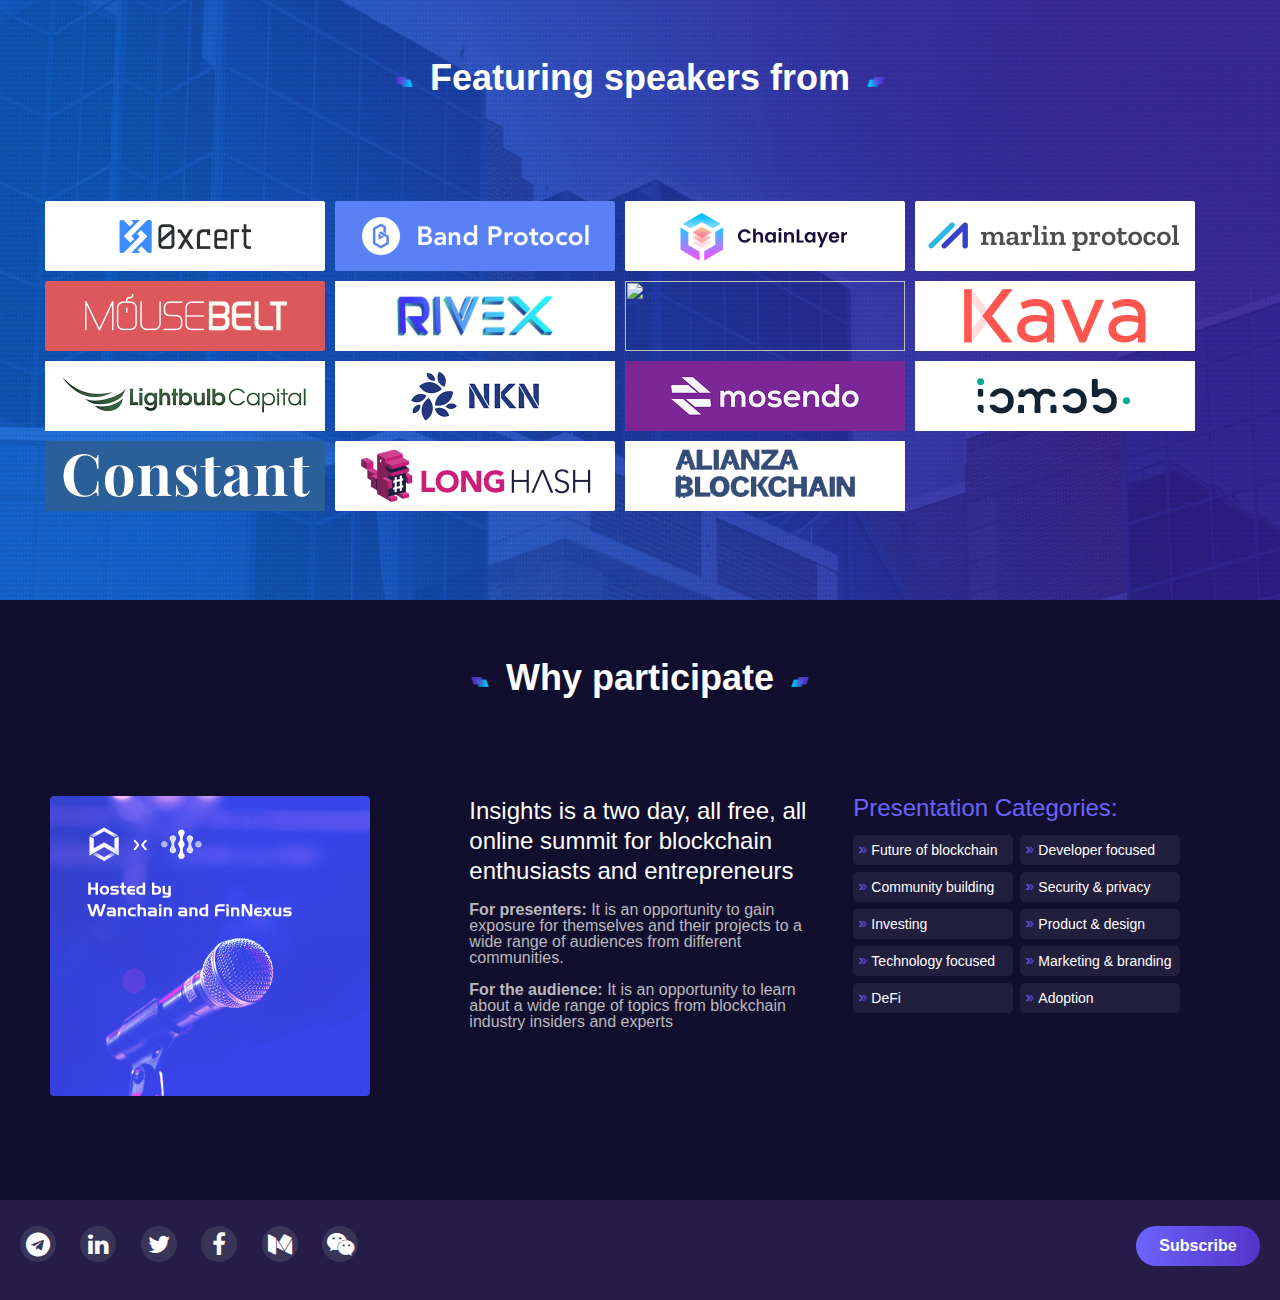
==== commit d4f57b41: "update" ====
--- a/index.html
+++ b/index.html
@@ -16,6 +16,7 @@
     <link rel="stylesheet" href="./css/font-awesome/css/font-awesome.css">  
 
     <script src="./js/jquery.min.js"></script>
+    <script src="./js/jquery.cookie.min.js"></script>
     <script src="./js/bootstrap.js"></script>
     <script src="./js/data.js"></script>
 </head>
--- a/css/phone.css
+++ b/css/phone.css
@@ -386,7 +386,7 @@
 .personal-profile-centext dl {
     width: 30%;
     float: left;
-    margin-right: 4%;
+    margin-right: 16px;
 }
 
 .personal-profile-centext dl:last-child {
--- a/css/index.css
+++ b/css/index.css
@@ -181,6 +181,7 @@
     margin: 20px 0;
     margin-bottom: 0;
     font-style: italic;
+    font-size: 14px;
 }
 
 .btn-group button {
@@ -196,7 +197,7 @@
     font-weight: 600;
     color: #fff;
     font-size: 16px;
-    margin-top: 25px;
+    margin-top: 20px;
     margin-right: 15px;
 }
 
--- a/css/pc.css
+++ b/css/pc.css
@@ -186,6 +186,7 @@
     margin: 20px 0;
     margin-bottom: 0;
     font-style: italic;
+    font-size: 14px;
 }
 
 .btn-group button {
@@ -200,7 +201,7 @@
     font-weight: 600;
     color: #fff;
     font-size: 30px;
-    margin-top: 26px;
+    margin-top: 20px;
     margin-right: 15px;
 }
 
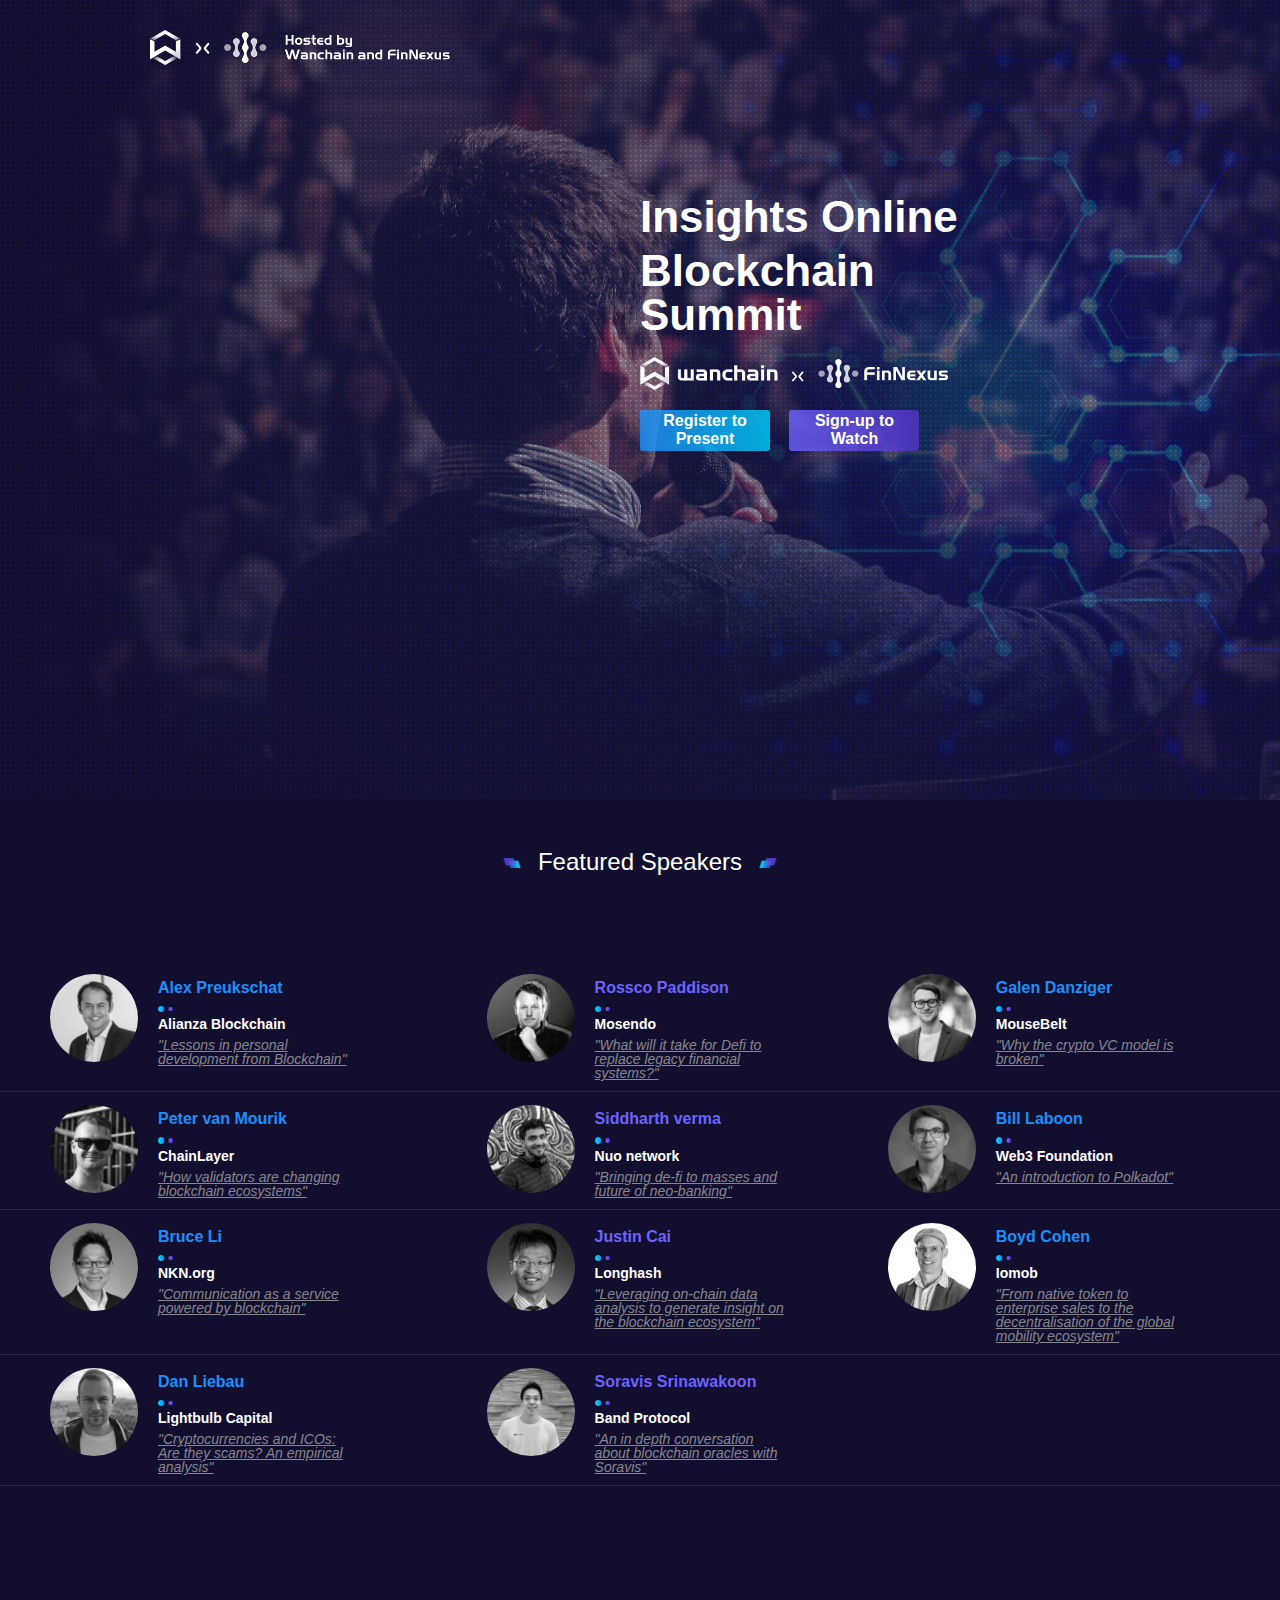
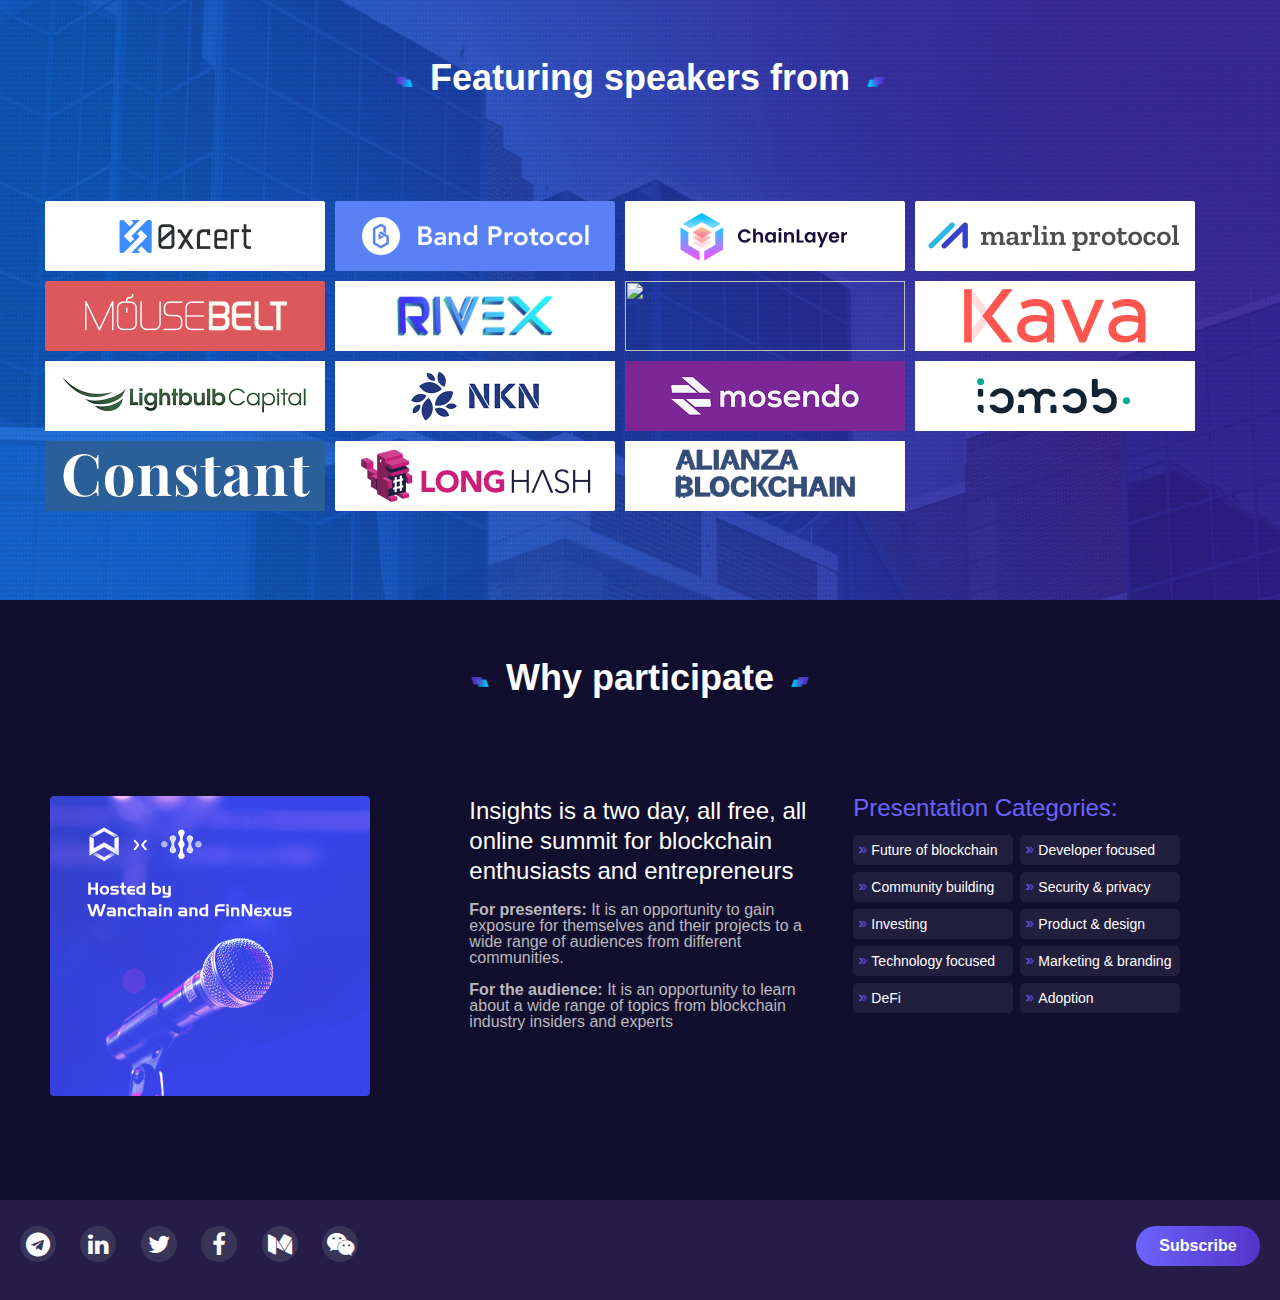
==== commit 761d49c4: "update" ====
--- a/index.html
+++ b/index.html
@@ -33,7 +33,7 @@
                     <h3></h3>
                     <h3></h3>
                     <img class="logo2" src="" alt="">
-                    <p>(Presentations go live on February 15th, click the "Sign-up" button for first acccess)</p>
+                    <!-- <p>(Presentations go live on February 15th, click the "Sign-up" button for first acccess)</p> -->
                     <div class="btn-group">
                         <button><b></b><span>Register to Present</span></button>
                         <button><b></b><span>Sign-up to Watch</span></button>
--- a/css/phone.css
+++ b/css/phone.css
@@ -441,6 +441,7 @@
     color: #86868e;
     margin-top: 7px;
     font-style: italic;
+    text-decoration: underline;
 }
 
 .agenda {
@@ -878,3 +879,90 @@
     display: block;
 }
 
+.personal-video-centext {
+    overflow: hidden;
+    /* display: flex;
+    display: -webkit-flex; */
+    width: 100%;
+    border-bottom: #2a2843 1px solid;
+    padding-bottom: 10px;
+    margin-bottom: 13px;
+    padding-left: 50px;
+    padding-right: 50px;
+}
+
+.personal-video-centext dl {
+    width: 100%;
+}
+
+
+.personal-video-centext dl dt {
+    float: left;
+    /* padding-left: 10%; */
+}
+
+
+.personal-video-centext dl dt img {
+    display: inline-block;
+    width: 100px;
+}
+
+.personal-video-centext dl dd {
+    float: left;
+    padding-left: 20px;
+    text-align: -webkit-left;
+    text-align: left;
+}
+
+.personal-video-centext dl dd h3 {
+    color: #1A90FC;
+    font-size: 16px;
+    font-weight: 600;
+    margin: 6px 0 10px 0;
+    cursor: pointer;
+}
+
+
+.personal-video-centext dl dd img {
+    display: block;
+    width: 15px;
+    margin: 5px 0;
+}
+
+.personal-video-centext dl dd p {
+    font-size: 14px;
+    font-weight: 600;
+}
+
+.personal-video-centext dl dd span {
+    display: inline-block;
+    font-size: 14px;
+    color: #86868e;
+    margin-top: 7px;
+    width:195px;
+    font-style: italic;
+}
+
+#myModal{
+    margin-top: 100px;
+}
+
+#submit{
+    float: right;
+    margin-right: 50px;
+}
+
+.tip{
+    color: black;
+    font-size: 12px;
+    display: block;
+    margin-top: 20px;
+    padding: 0 20px;
+    margin-bottom: 20px;
+    line-height: 1.5;
+}
+
+#cancel{
+    float: left;
+    margin-left: 50px;
+}--- a/css/index.css
+++ b/css/index.css
@@ -414,6 +414,7 @@
     margin-top: 7px;
     width:195px;
     font-style: italic;
+    text-decoration: underline;
 }
 
 .agenda {
@@ -817,3 +818,91 @@
 .footer .wrapper .left li .wechat-wrap:hover .wechat-pop {
     display: block;
 }
+
+
+.personal-video-centext {
+    overflow: hidden;
+    /* display: flex;
+    display: -webkit-flex; */
+    width: 100%;
+    border-bottom: #2a2843 1px solid;
+    padding-bottom: 10px;
+    margin-bottom: 13px;
+    padding-left: 50px;
+    padding-right: 50px;
+}
+
+.personal-video-centext dl {
+    width: 30%;
+    float: left;
+    margin-right: 4%;
+}
+
+.personal-video-centext dl dt {
+    float: left;
+    padding-left: 10%;
+}
+
+.personal-video-centext dl dt img {
+    display: inline-block;
+    width: 100px;
+}
+
+.personal-video-centext dl dd {
+    float: left;
+    padding-left: 20px;
+    text-align: -webkit-left;
+    text-align: left;
+}
+
+.personal-video-centext dl dd h3 {
+    color: #1A90FC;
+    font-size: 16px;
+    font-weight: 600;
+    margin: 6px 0 10px 0;
+    cursor: pointer;
+}
+
+.personal-video-centext dl dd img {
+    display: block;
+    width: 15px;
+    margin: 5px 0;
+}
+
+.personal-video-centext dl dd p {
+    font-size: 14px;
+    font-weight: 600;
+}
+
+.personal-video-centext dl dd span {
+    display: inline-block;
+    font-size: 14px;
+    color: #86868e;
+    margin-top: 7px;
+    width:195px;
+    font-style: italic;
+}
+
+#myModal{
+    margin-top: 200px;
+}
+
+#submit{
+    float: right;
+    margin-right: 50px;
+}
+
+.tip{
+    color: black;
+    font-size: 12px;
+    display: block;
+    margin-top: 20px;
+    padding: 0 20px;
+    margin-bottom: 20px;
+    line-height: 1.5;
+}
+
+#cancel{
+    float: left;
+    margin-left: 50px;
+}--- a/css/pc.css
+++ b/css/pc.css
@@ -418,6 +418,7 @@
     margin-top: 7px;
     width:195px;
     font-style: italic;
+    text-decoration: underline;
 }
 
 .agenda {
@@ -819,3 +820,94 @@
 .footer .wrapper .left li .wechat-wrap:hover .wechat-pop {
     display: block;
 }
+
+
+.personal-video-centext {
+    overflow: hidden;
+    /* display: flex;
+    display: -webkit-flex; */
+    width: 100%;
+    border-bottom: #2a2843 1px solid;
+    padding-bottom: 10px;
+    margin-bottom: 13px;
+    padding-left: 50px;
+    padding-right: 50px;
+}
+
+.personal-video-centext dl {
+    width: 30%;
+    float: left;
+    margin-right: 4%;
+}
+
+.personal-video-centext dl dt {
+    float: left;
+    padding-left: 10%;
+}
+
+
+.personal-video-centext dl dt img {
+    display: inline-block;
+    width: 100px;
+}
+
+.personal-video-centext dl dd {
+    float: left;
+    padding-left: 20px;
+    text-align: -webkit-left;
+    text-align: left;
+}
+
+.personal-video-centext dl dd h3 {
+    color: #1A90FC;
+    font-size: 16px;
+    font-weight: 600;
+    margin: 6px 0 10px 0;
+    cursor: pointer;
+}
+
+
+
+.personal-video-centext dl dd img {
+    display: block;
+    width: 15px;
+    margin: 5px 0;
+}
+
+.personal-video-centext dl dd p {
+    font-size: 14px;
+    font-weight: 600;
+}
+
+.personal-video-centext dl dd span {
+    display: inline-block;
+    font-size: 14px;
+    color: #86868e;
+    margin-top: 7px;
+    width:195px;
+    font-style: italic;
+}
+
+#myModal{
+    margin-top: 200px;
+}
+
+#submit{
+    float: right;
+    margin-right: 50px;
+}
+
+.tip{
+    color: black;
+    font-size: 12px;
+    display: block;
+    margin-top: 20px;
+    padding: 0 20px;
+    margin-bottom: 20px;
+    line-height: 1.5;
+}
+
+#cancel{
+    float: left;
+    margin-left: 50px;
+}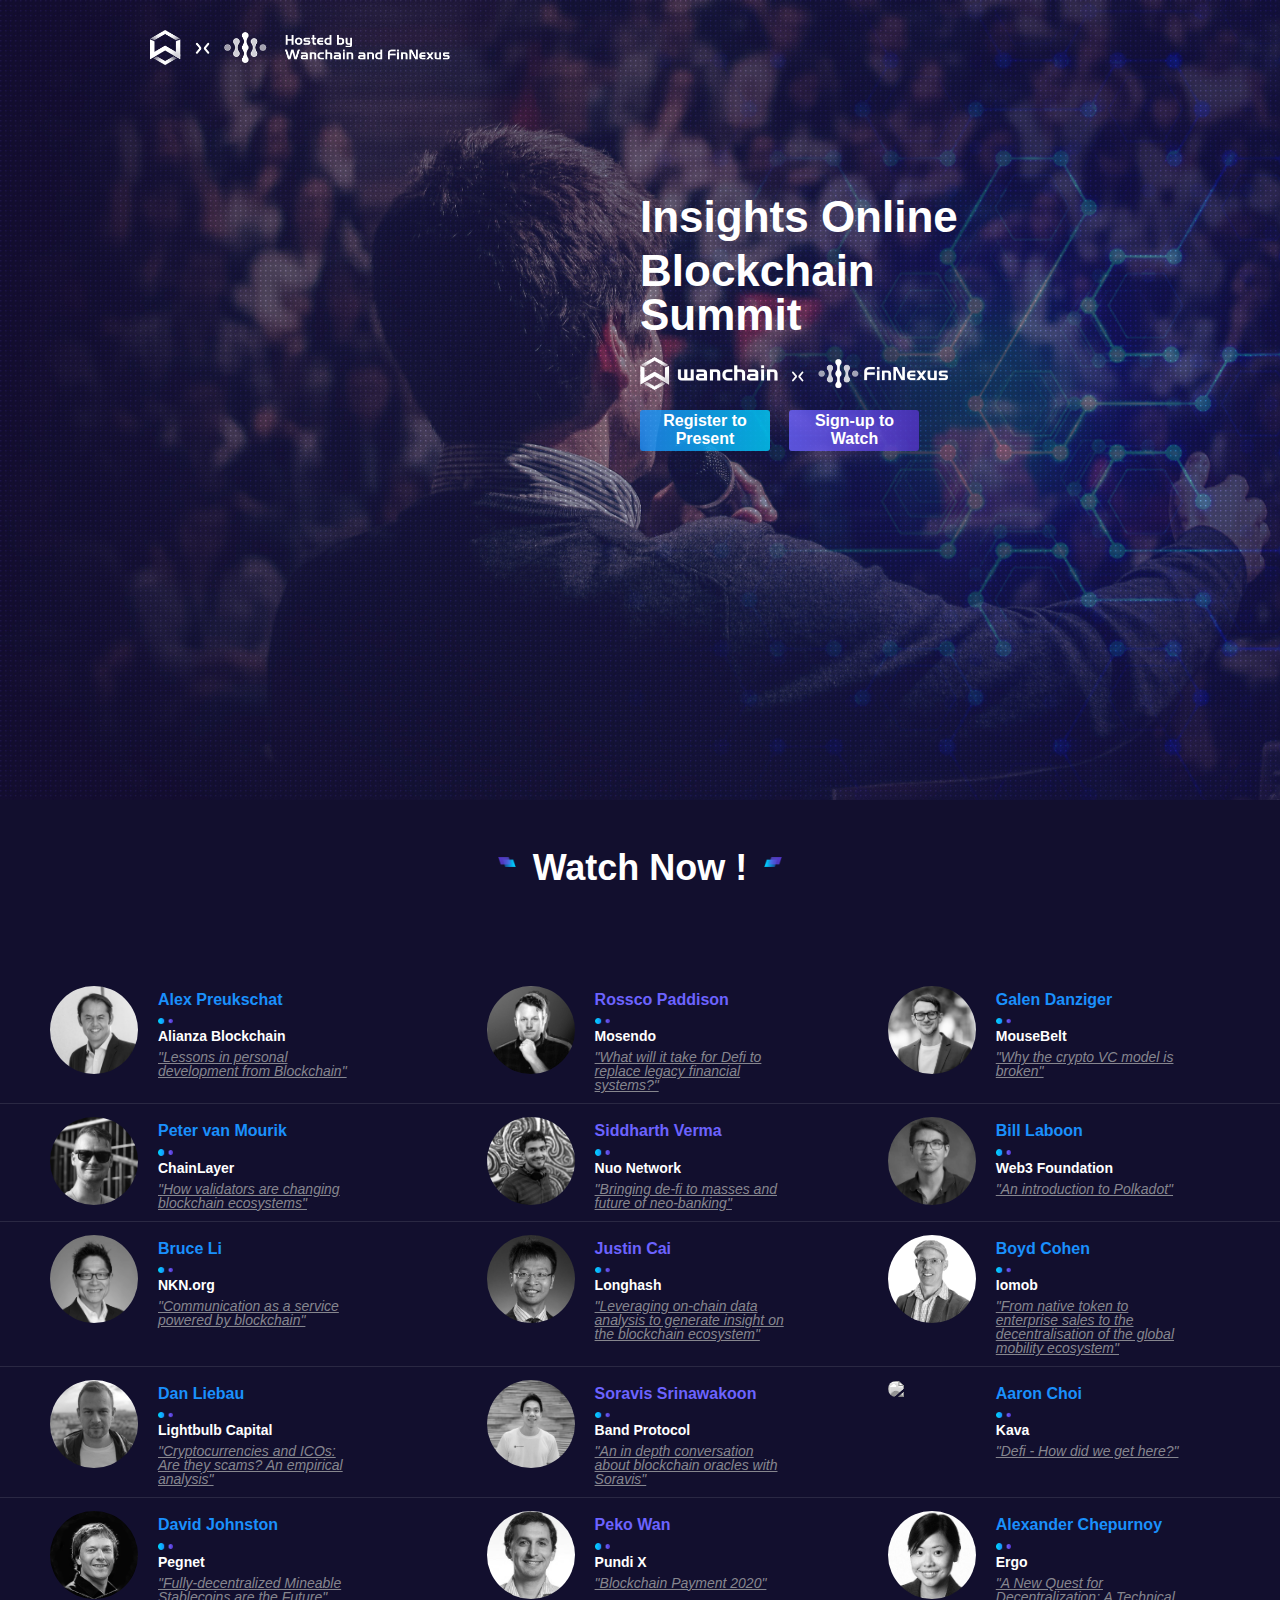
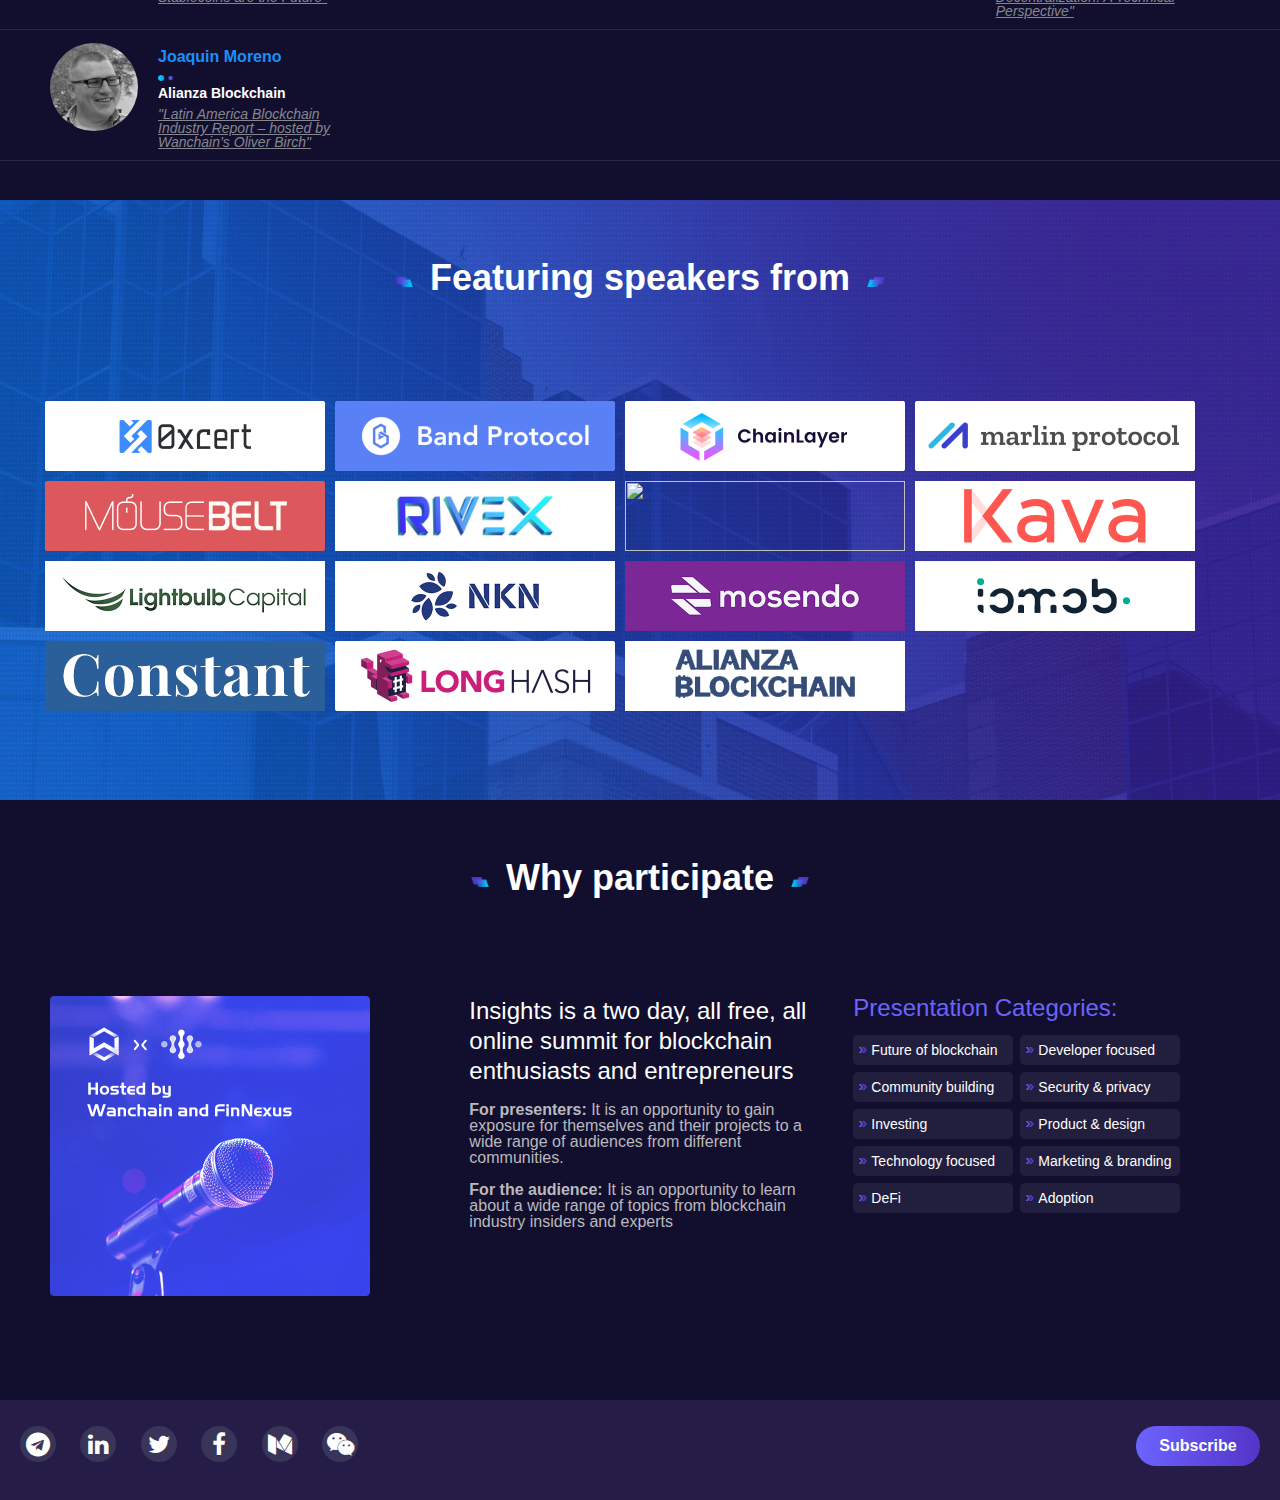
==== commit a409b9b3: "update" ====
--- a/index.html
+++ b/index.html
@@ -46,7 +46,7 @@
             <div class="personal-profile-box">
                 <div class="personal-profile-title">
                     <p>
-                        <span style="padding-top: 10px;"></span>
+                        <span></span>
                     </p>
                     <!-- <p ><span>Hosted by Wanchain and FinNexus</span></p> -->
                 </div>
--- a/css/index.css
+++ b/css/index.css
@@ -244,7 +244,7 @@
 }
 
 .personal-profile {
-    height: 800px;
+    height: 1000px;
     background: #120f2e;
 }
 
@@ -256,9 +256,10 @@
 
 .personal-profile-title {
     text-align: center;
-    font-size: 24px;
+    font-size: 36px;
     margin-top: 50px;
     margin-bottom: 100px;
+    font-weight: 900;
 }
 
 .personal-profile-title p:nth-child(1) {
@@ -337,6 +338,10 @@
     margin-top: 4px;
     text-align: center;
     display: block;
+}
+
+.personal-profile-title p span {
+    padding-top: 10px;
 }
 
 .link-title p:nth-child(2) span {
--- a/css/pc.css
+++ b/css/pc.css
@@ -248,7 +248,7 @@
 }
 
 .personal-profile {
-    height: 800px;
+    height: 1000px;
     background: #120f2e;
 }
 
@@ -260,9 +260,10 @@
 
 .personal-profile-title {
     text-align: center;
-    font-size: 24px;
+    font-size: 36px;
     margin-top: 50px;
     margin-bottom: 100px;
+    font-weight: 900;
 }
 
 .personal-profile-title p:nth-child(1) {
@@ -341,6 +342,10 @@
     margin-top: 4px;
     text-align: center;
     display: block;
+}
+
+.personal-profile-title p span {
+    padding-top: 10px;
 }
 
 .link-title p:nth-child(2) span {
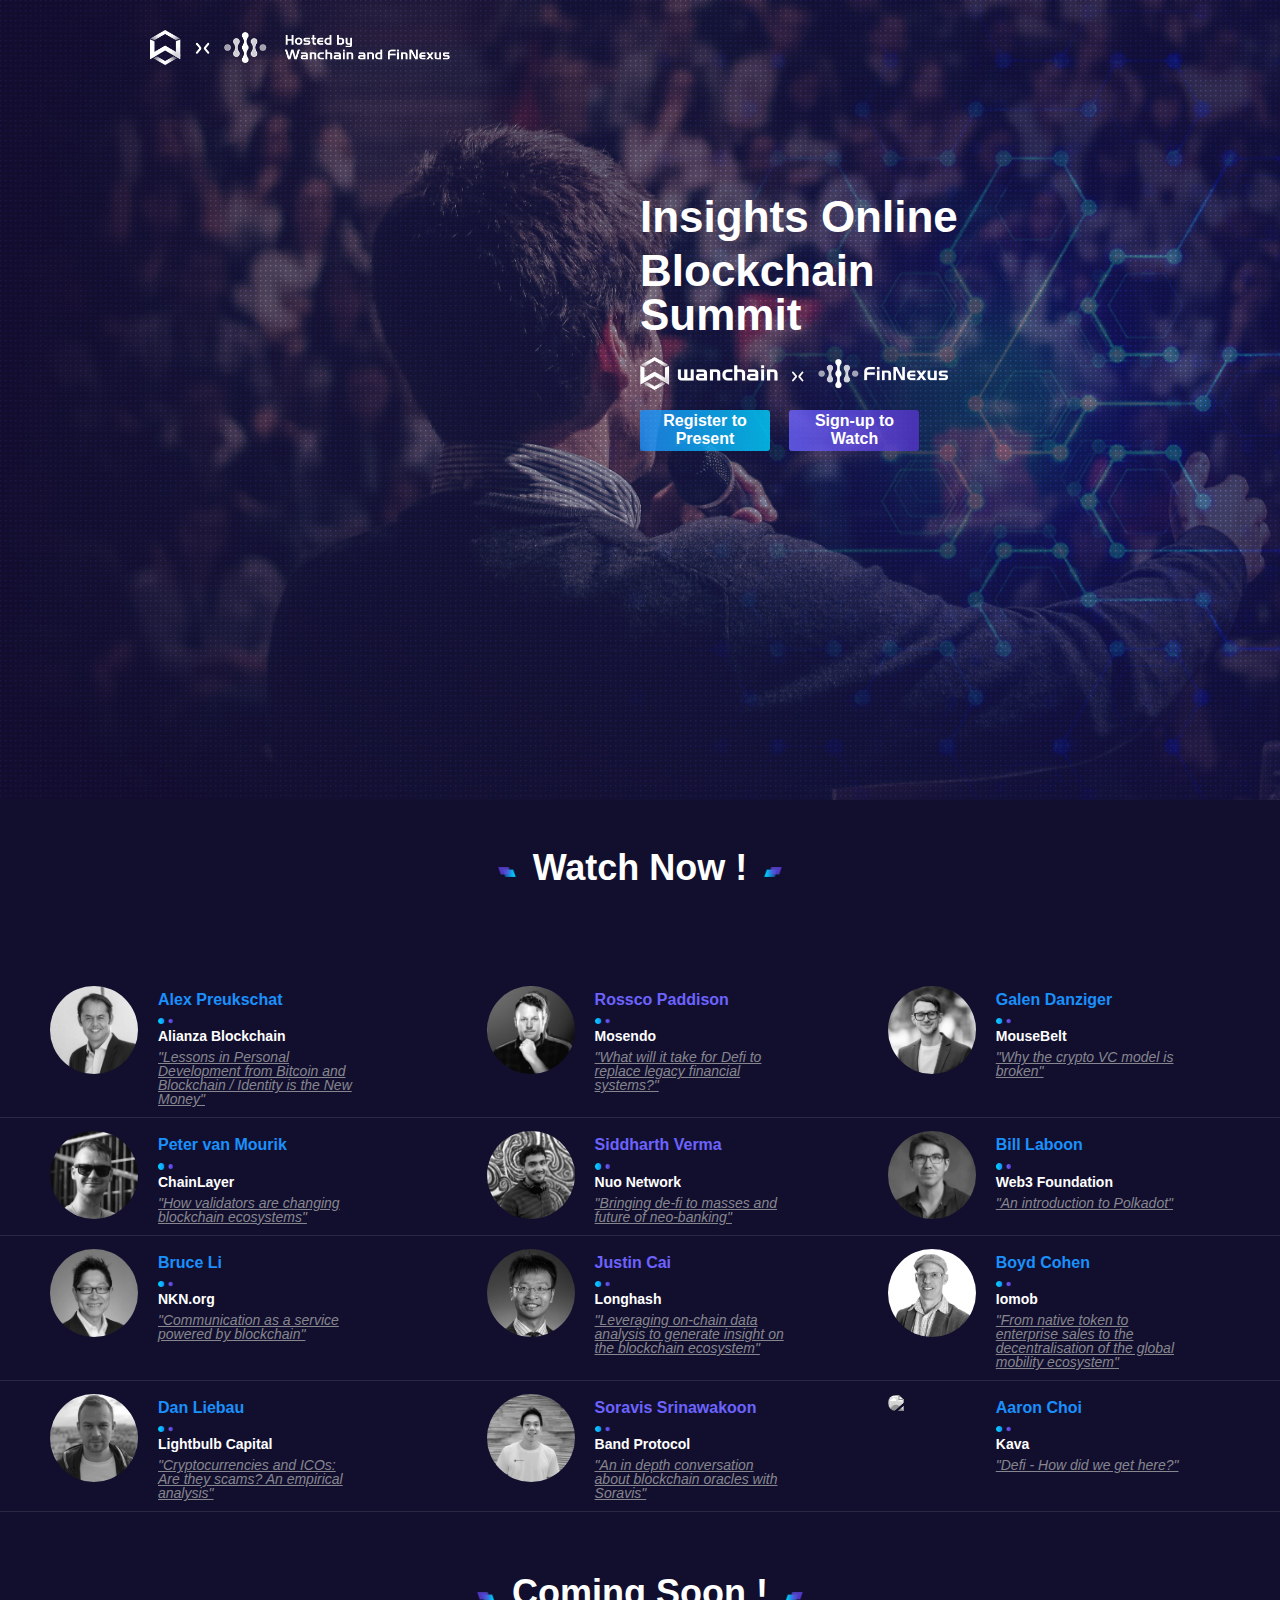
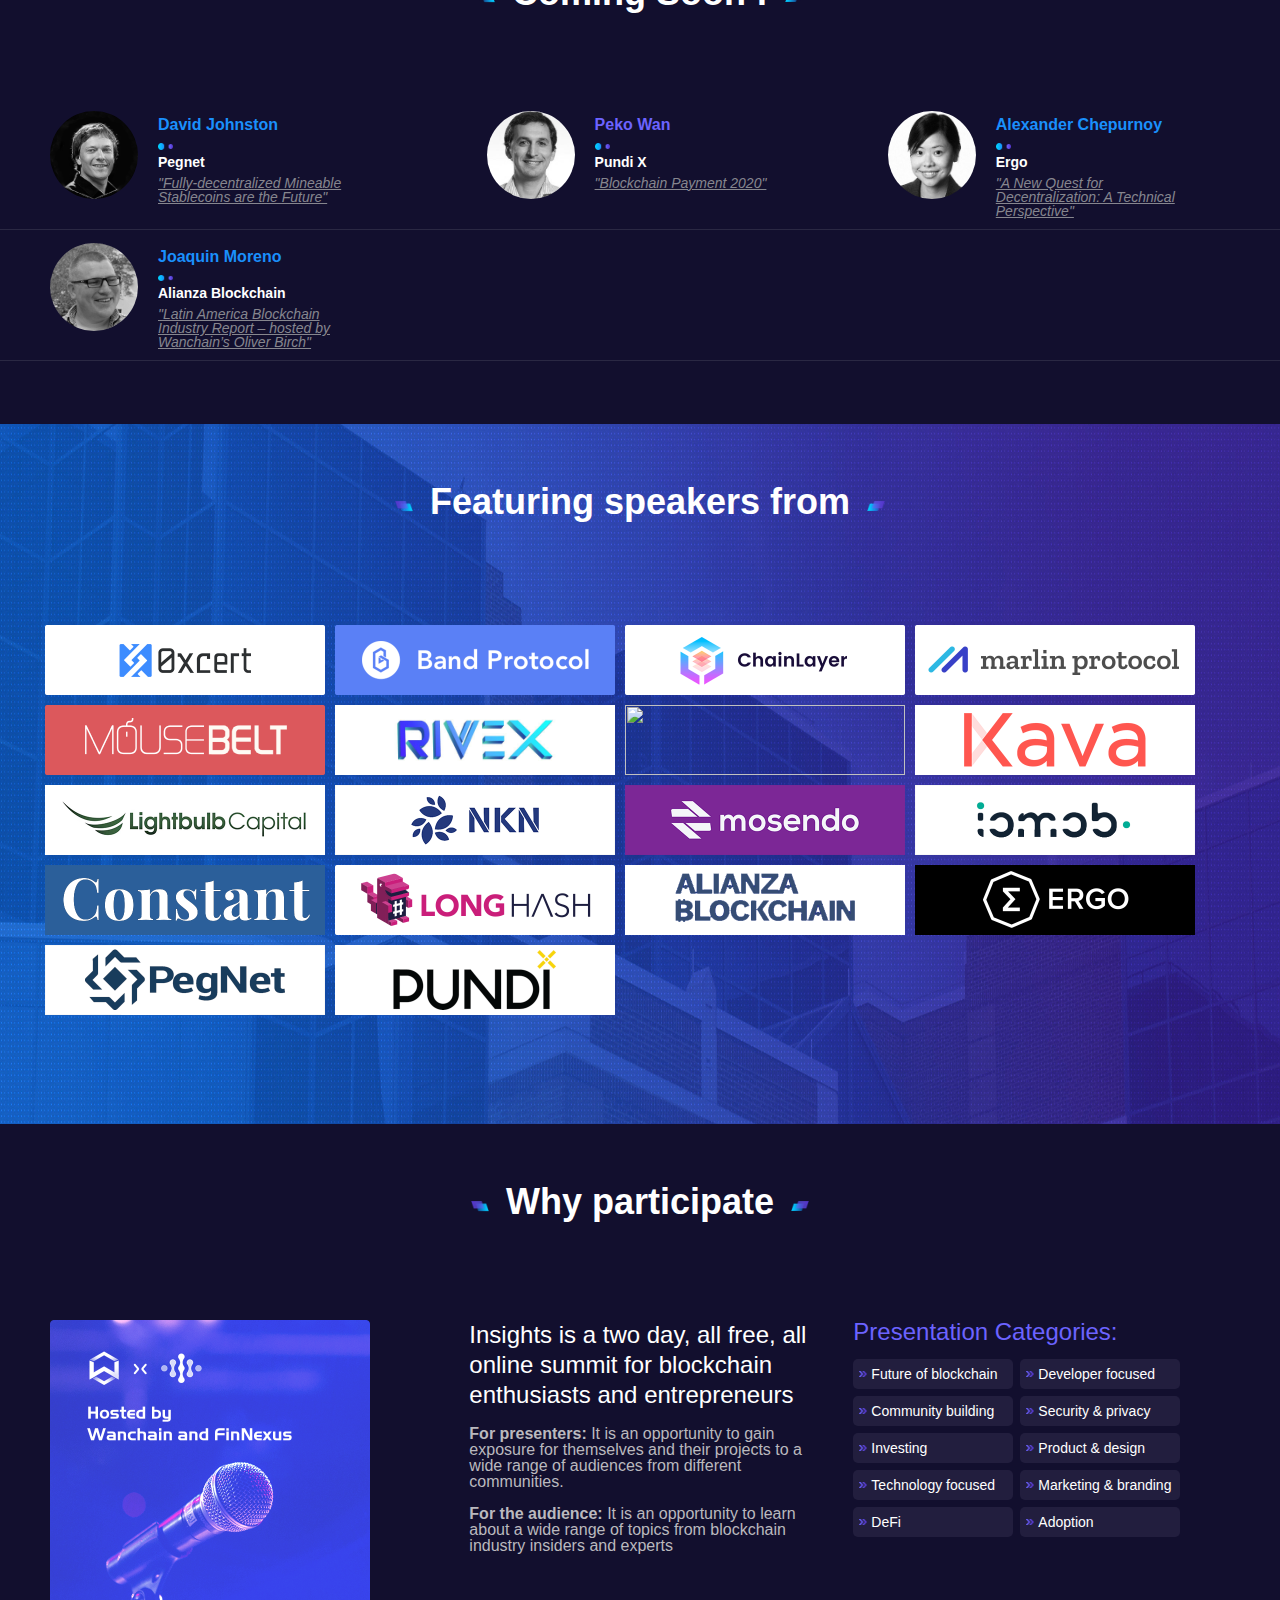
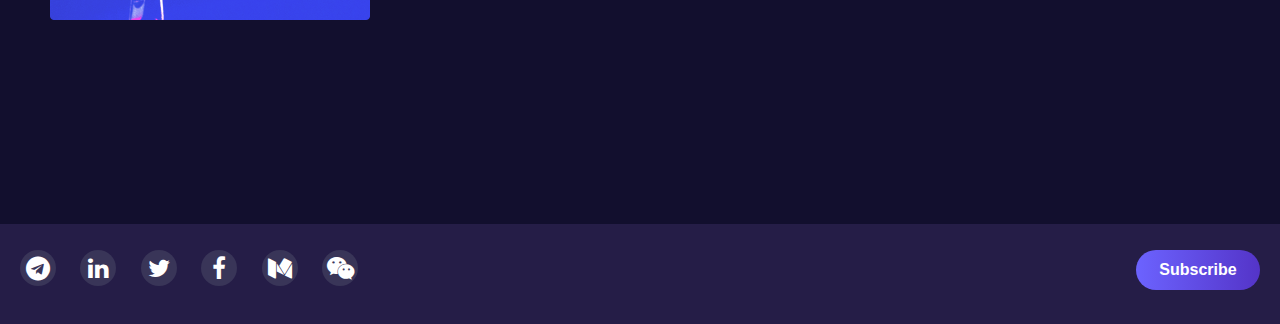
==== commit 173c6bcb: "update" ====
--- a/index.html
+++ b/index.html
@@ -44,11 +44,19 @@
         <!-- Personal profile -->
         <div class="personal-profile">
             <div class="personal-profile-box">
-                <div class="personal-profile-title">
+                <div class="personal-profile-title" id="personal">
                     <p>
                         <span></span>
                     </p>
                     <!-- <p ><span>Hosted by Wanchain and FinNexus</span></p> -->
+                </div>
+            </div>
+        </div>
+
+        <div class="personal-profile" id="soon-profile">
+            <div class="personal-profile-box">
+                <div class="personal-profile-title" id="soon">
+                    <p><span></span></p>
                 </div>
             </div>
         </div>
--- a/css/phone.css
+++ b/css/phone.css
@@ -965,4 +965,19 @@
 #cancel{
     float: left;
     margin-left: 50px;
+}
+
+.video_frame {
+    height: 400px;
+    display: block;
+    margin: 0 auto;
+    width: 80%;
+    margin-bottom: 30px;
+
+}
+.video_frame2 {
+    width: 80%;
+    height: 500px;
+    display: block; 
+    margin: 0 auto;
 }--- a/css/index.css
+++ b/css/index.css
@@ -243,8 +243,12 @@
     background-image: linear-gradient(to right, #6C63FF, #5434C8);
 }
 
+#soon-profile{
+    padding-bottom: 50px;
+}
+
 .personal-profile {
-    height: 1000px;
+    /* height: 1000px; */
     background: #120f2e;
 }
 
@@ -340,10 +344,6 @@
     display: block;
 }
 
-.personal-profile-title p span {
-    padding-top: 10px;
-}
-
 .link-title p:nth-child(2) span {
     color: #fff;
 }
@@ -394,7 +394,7 @@
     font-size: 16px;
     font-weight: 600;
     margin: 6px 0 10px 0;
-    cursor: pointer;
+    /* cursor: pointer; */
 }
 
 .personal-profile-centext dl:nth-child(2) dd h3 {
@@ -592,16 +592,15 @@
 
 .link {
     background: url(../img/link-bg.jpg) no-repeat;
-    background-size: 100% 600px;
+    background-size: 100% 700px;
     margin: 0 auto;
-    height: 600px;
+    height: 700px;
 }
 
 .linkBox {
     overflow: hidden;
     width: 1280px;
     margin: 0 auto;
-    height: 600px;
 }
 
 .link-centext>div {
@@ -910,4 +909,17 @@
 #cancel{
     float: left;
     margin-left: 50px;
+}
+
+.video_frame {
+    width: 40%;
+    height: 500px;
+    margin-left: 5%;
+}
+
+.video_frame2 {
+    width: 60%;
+    height: 500px;
+    display: block; 
+    margin: 0 auto;
 }--- a/css/pc.css
+++ b/css/pc.css
@@ -247,8 +247,12 @@
     background-image: linear-gradient(to right, #6C63FF, #5434C8);
 }
 
+#soon-profile{
+    padding-bottom: 50px;
+}
+
 .personal-profile {
-    height: 1000px;
+    /* height: 1000px; */
     background: #120f2e;
 }
 
@@ -344,10 +348,6 @@
     display: block;
 }
 
-.personal-profile-title p span {
-    padding-top: 10px;
-}
-
 .link-title p:nth-child(2) span {
     color: #fff;
 }
@@ -398,7 +398,7 @@
     font-size: 16px;
     font-weight: 600;
     margin: 6px 0 10px 0;
-    cursor: pointer;
+    /* cursor: pointer; */
 }
 
 .personal-profile-centext dl:nth-child(2) dd h3 {
@@ -596,16 +596,15 @@
 
 .link {
     background: url(../img/link-bg.jpg) no-repeat;
-    background-size: 100% 600px;
+    background-size: 100% 700px;
     margin: 0 auto;
-    height: 600px;
+    height: 700px;
 }
 
 .linkBox {
     overflow: hidden;
     width: 1280px;
     margin: 0 auto;
-    height: 600px;
 }
 
 .link-centext>div {
@@ -915,4 +914,17 @@
 #cancel{
     float: left;
     margin-left: 50px;
+}
+
+.video_frame {
+    width: 40%;
+    height: 500px;
+    margin-left: 5%;
+}
+
+.video_frame2 {
+    width: 60%;
+    height: 500px;
+    display: block; 
+    margin: 0 auto;
 }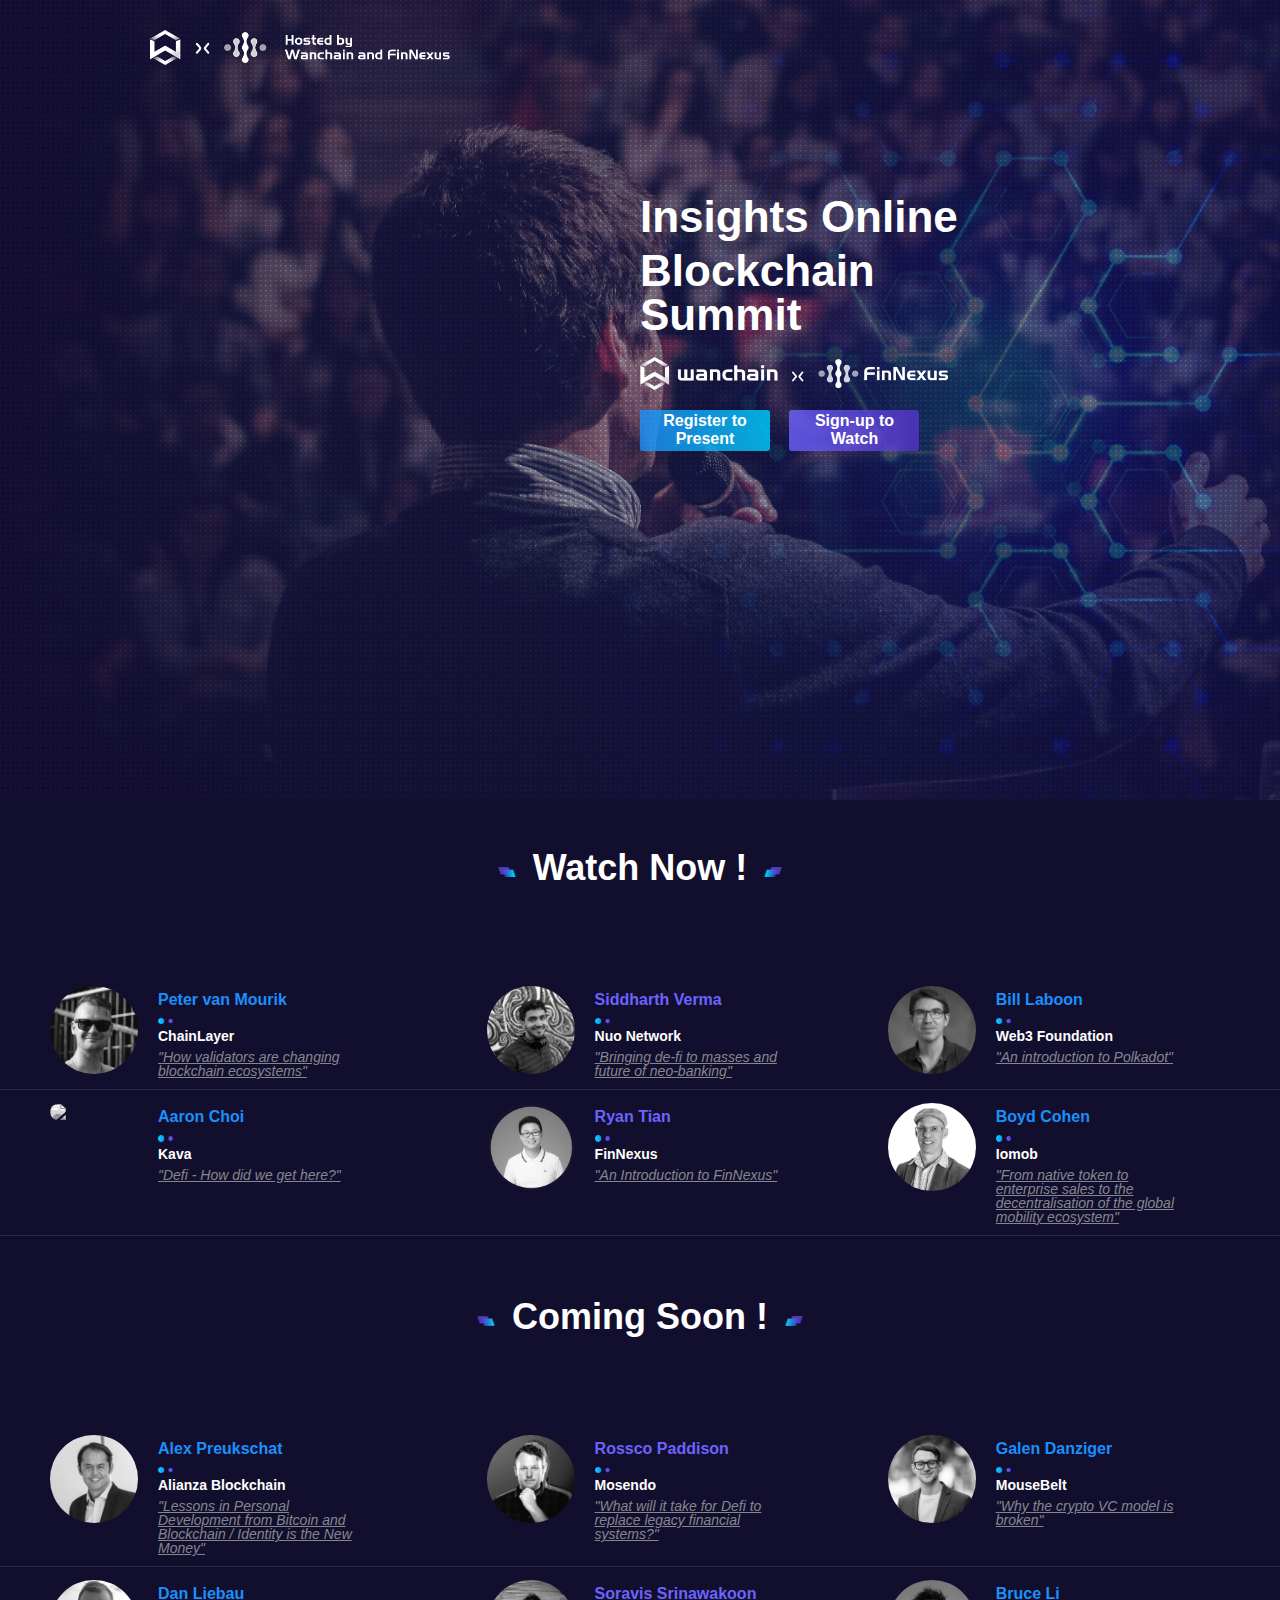
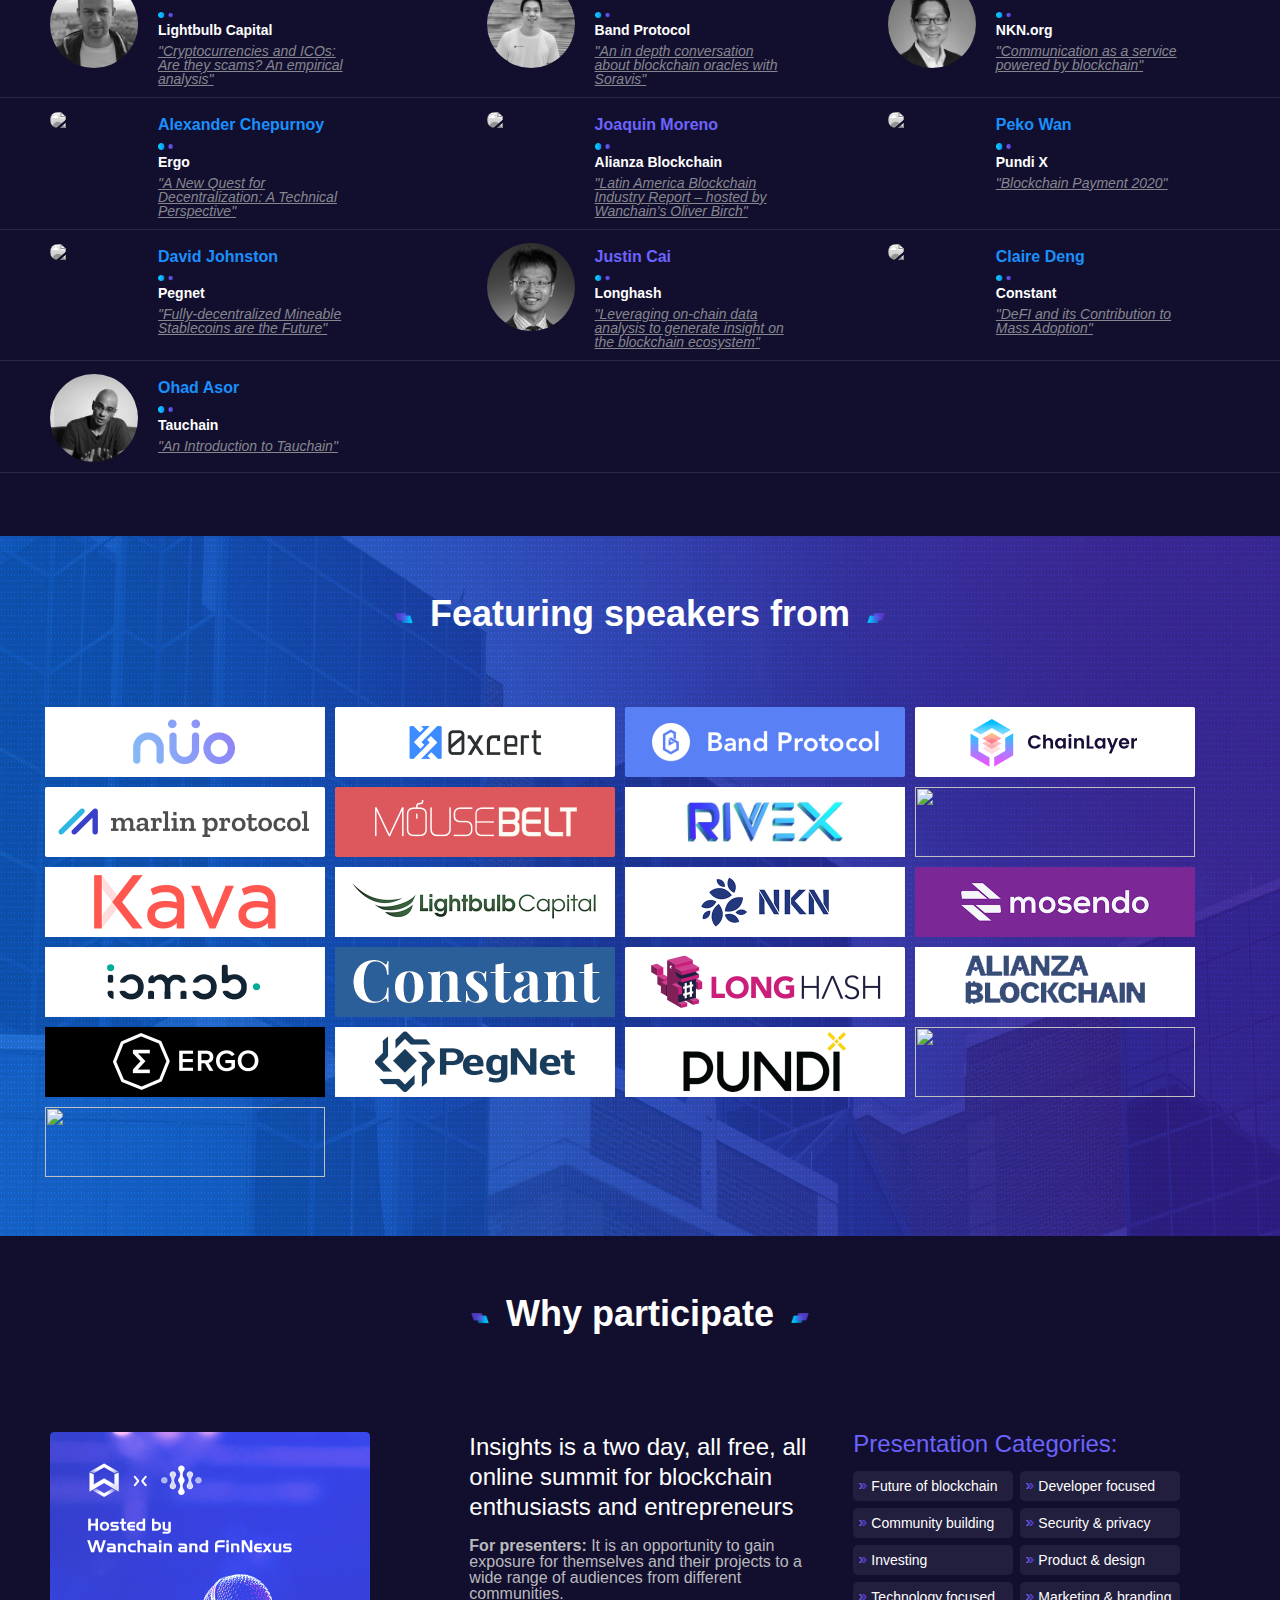
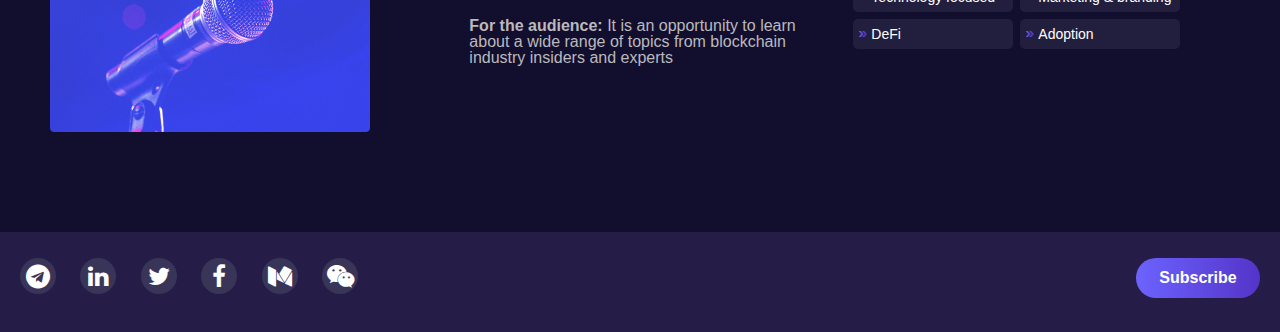
==== commit b1d0983a: "update" ====
--- a/index.html
+++ b/index.html
@@ -16,7 +16,8 @@
     <link rel="stylesheet" href="./css/font-awesome/css/font-awesome.css">  
 
     <script src="./js/jquery.min.js"></script>
-    <script src="./js/jquery.cookie.min.js"></script>
+    <script src="./js/jquery.cookie.min.js"></script>    
+    <script src="./js/sha1.js"></script>
     <script src="./js/bootstrap.js"></script>
     <script src="./js/data.js"></script>
 </head>
@@ -108,7 +109,7 @@
         </div>
         <!-- participate -->
         <div class="link participate">
-            <div class="linkBox">
+            <div class="linkBox link-Box2">
                 <div class="link-title participate-link-title">
                     <p>
                         <span></span>
--- a/css/phone.css
+++ b/css/phone.css
@@ -417,7 +417,7 @@
     font-size: 16px;
     font-weight: 600;
     margin: 6px 0 10px 0;
-    cursor: pointer;
+    /* cursor: pointer; */
 }
 
 .personal-profile-centext dl:nth-child(2) dd h3 {
@@ -619,7 +619,7 @@
 .link {
     background: url(../img/phone-link-bg.jpg) no-repeat;
     background-size: cover;
-    padding-bottom: 215px;
+    padding-bottom: 100px;
 }
 
 .linkBox {
--- a/css/index.css
+++ b/css/index.css
@@ -247,6 +247,10 @@
     padding-bottom: 50px;
 }
 
+#video-profile{
+    padding-bottom: 100px;
+}
+
 .personal-profile {
     /* height: 1000px; */
     background: #120f2e;
@@ -594,7 +598,6 @@
     background: url(../img/link-bg.jpg) no-repeat;
     background-size: 100% 700px;
     margin: 0 auto;
-    height: 700px;
 }
 
 .linkBox {
@@ -602,6 +605,13 @@
     width: 1280px;
     margin: 0 auto;
 }
+.linkBox2{
+    padding-bottom: 100px;
+}
+
+.link-centext{
+    margin-bottom: 54px;
+}
 
 .link-centext>div {
     /* width: 630px; */
@@ -610,7 +620,7 @@
 }
 
 .link-centext .link-icon {
-    margin-top: 100px;
+    margin-top: 70px;
     margin-left: 40px
 }
 
@@ -630,6 +640,7 @@
 
 .participate {
     background: #120f2e;
+    padding-bottom: 100px;
 }
 
 .participate .link-title p:nth-child(2) span {
--- a/css/pc.css
+++ b/css/pc.css
@@ -251,6 +251,10 @@
     padding-bottom: 50px;
 }
 
+#video-profile{
+    padding-bottom: 100px;
+}
+
 .personal-profile {
     /* height: 1000px; */
     background: #120f2e;
@@ -598,7 +602,6 @@
     background: url(../img/link-bg.jpg) no-repeat;
     background-size: 100% 700px;
     margin: 0 auto;
-    height: 700px;
 }
 
 .linkBox {
@@ -607,6 +610,14 @@
     margin: 0 auto;
 }
 
+.linkBox2{
+    padding-bottom: 100px;
+}
+
+.link-centext{
+    margin-bottom: 54px;
+}
+
 .link-centext>div {
     /* width: 630px; */
     margin: 0 auto;
@@ -614,7 +625,7 @@
 }
 
 .link-centext .link-icon {
-    margin-top: 100px;
+    margin-top: 70px;
     margin-left: 40px
 }
 
@@ -624,7 +635,7 @@
 }
 
 .link-centext img {
-    display: inline-block;
+    display: inline-block;`
     width: 280px;
     height: 70px;
     /* margin: 10px 20px; */
@@ -634,13 +645,12 @@
 
 .participate {
     background: #120f2e;
+    padding-bottom: 100px;
 }
 
 .participate .link-title p:nth-child(2) span {
     color: #5f5b6b;
 }
-
-
 
 
 .participate-centext {
@@ -927,4 +937,4 @@
     height: 500px;
     display: block; 
     margin: 0 auto;
-}+}
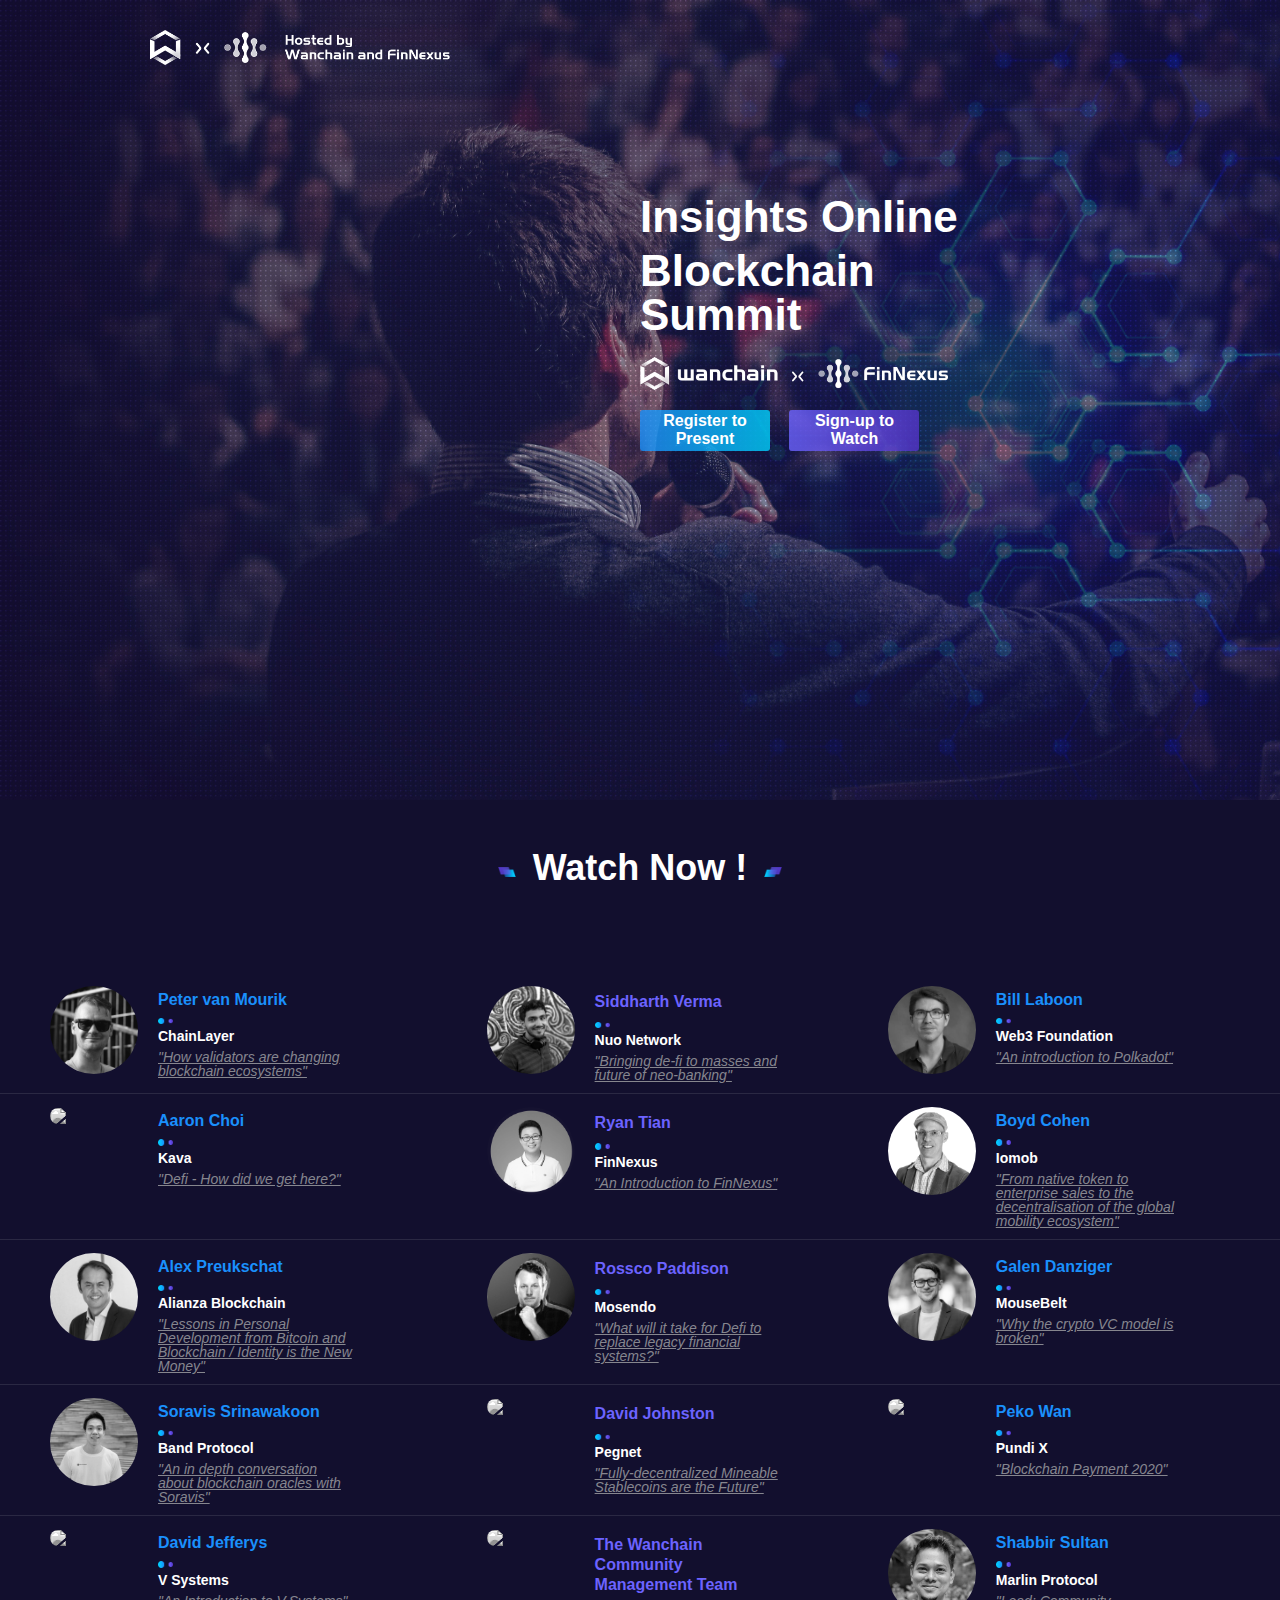
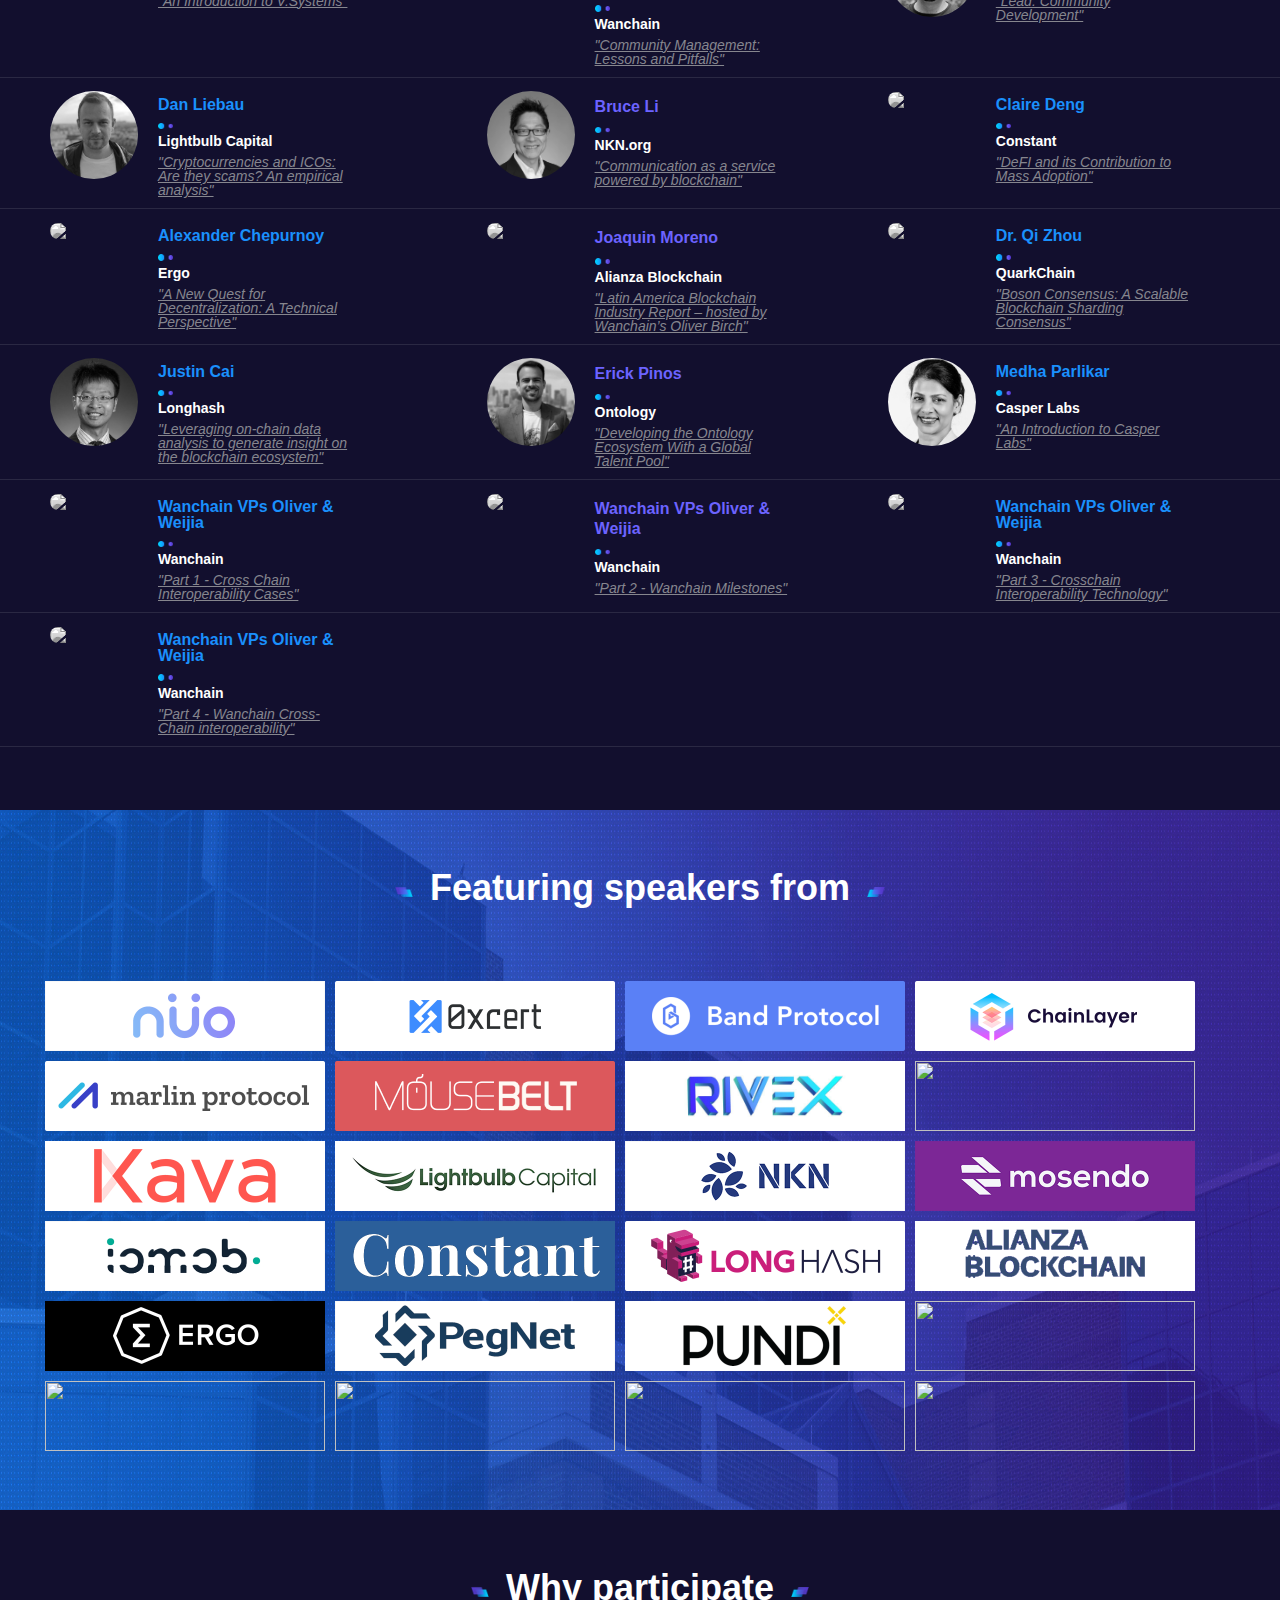
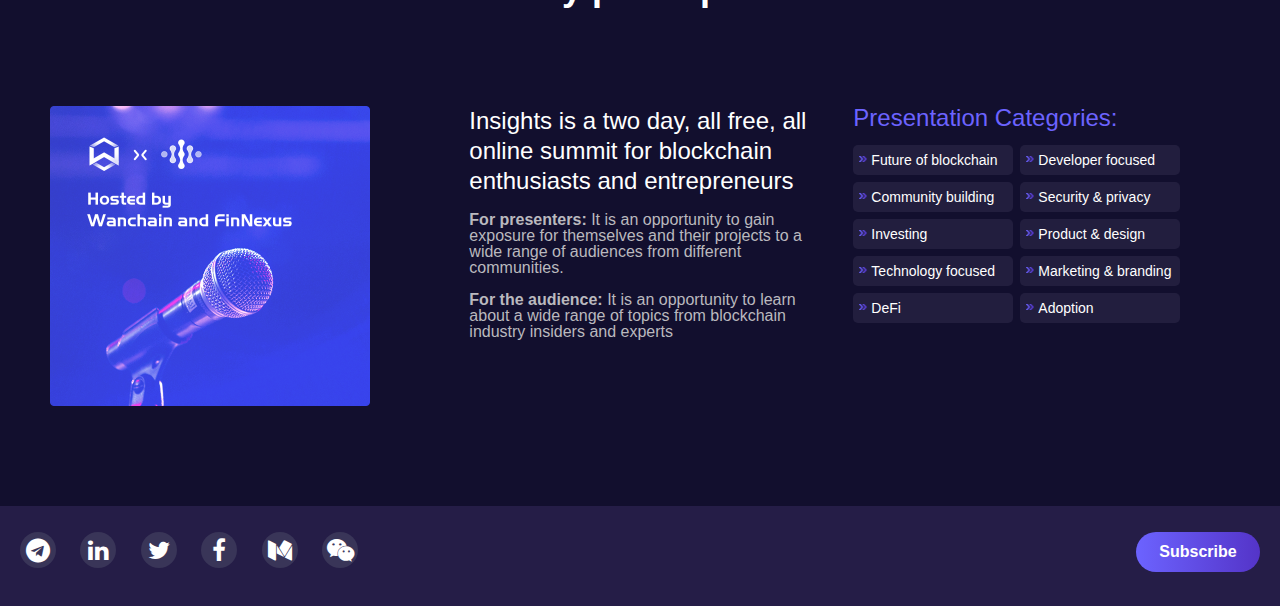
==== commit e34a3b3c: "update" ====
--- a/index.html
+++ b/index.html
@@ -54,13 +54,13 @@
             </div>
         </div>
 
-        <div class="personal-profile" id="soon-profile">
+        <!-- <div class="personal-profile" id="soon-profile">
             <div class="personal-profile-box">
                 <div class="personal-profile-title" id="soon">
                     <p><span></span></p>
                 </div>
             </div>
-        </div>
+        </div> -->
         
         <div class="modal fade" id="myModal" tabindex="-1" role="dialog" aria-labelledby="myModalLabel" aria-hidden="true">
             <div class="modal-dialog">
--- a/css/phone.css
+++ b/css/phone.css
@@ -422,6 +422,8 @@
 
 .personal-profile-centext dl:nth-child(2) dd h3 {
     color: #6C63FF;
+    width: 110px;
+    line-height: 16px;
 }
 
 .personal-profile-centext dl dd img {
--- a/css/index.css
+++ b/css/index.css
@@ -254,6 +254,7 @@
 .personal-profile {
     /* height: 1000px; */
     background: #120f2e;
+    padding-bottom: 50px;
 }
 
 .personal-profile-box {
@@ -391,6 +392,7 @@
 .personal-profile-centext dl dd {
     float: left;
     padding-left: 20px;
+    max-width: 202px;
 }
 
 .personal-profile-centext dl dd h3 {
@@ -403,6 +405,8 @@
 
 .personal-profile-centext dl:nth-child(2) dd h3 {
     color: #6C63FF;
+    max-width: 202px;
+    line-height: 20px;
 }
 
 .personal-profile-centext dl dd img {
--- a/css/pc.css
+++ b/css/pc.css
@@ -258,6 +258,7 @@
 .personal-profile {
     /* height: 1000px; */
     background: #120f2e;
+    padding-bottom: 50px;
 }
 
 .personal-profile-box {
@@ -268,7 +269,7 @@
 
 .personal-profile-title {
     text-align: center;
-    font-size: 36px;
+    font-size: 50px;
     margin-top: 50px;
     margin-bottom: 100px;
     font-weight: 900;
@@ -395,6 +396,7 @@
 .personal-profile-centext dl dd {
     float: left;
     padding-left: 20px;
+    max-width: 202px;
 }
 
 .personal-profile-centext dl dd h3 {
@@ -407,6 +409,8 @@
 
 .personal-profile-centext dl:nth-child(2) dd h3 {
     color: #6C63FF;
+    max-width: 202px;
+    line-height: 20px;
 }
 
 .personal-profile-centext dl dd img {
@@ -445,7 +449,7 @@
 .agenda-title,
 .link-title {
     text-align: center;
-    font-size: 76px;
+    font-size: 50px;
     margin-top: 60px;
     margin-bottom: 20px;
     font-weight: 900;
@@ -600,7 +604,7 @@
 
 .link {
     background: url(../img/link-bg.jpg) no-repeat;
-    background-size: 100% 700px;
+    background-size: 100% 740px;
     margin: 0 auto;
 }
 
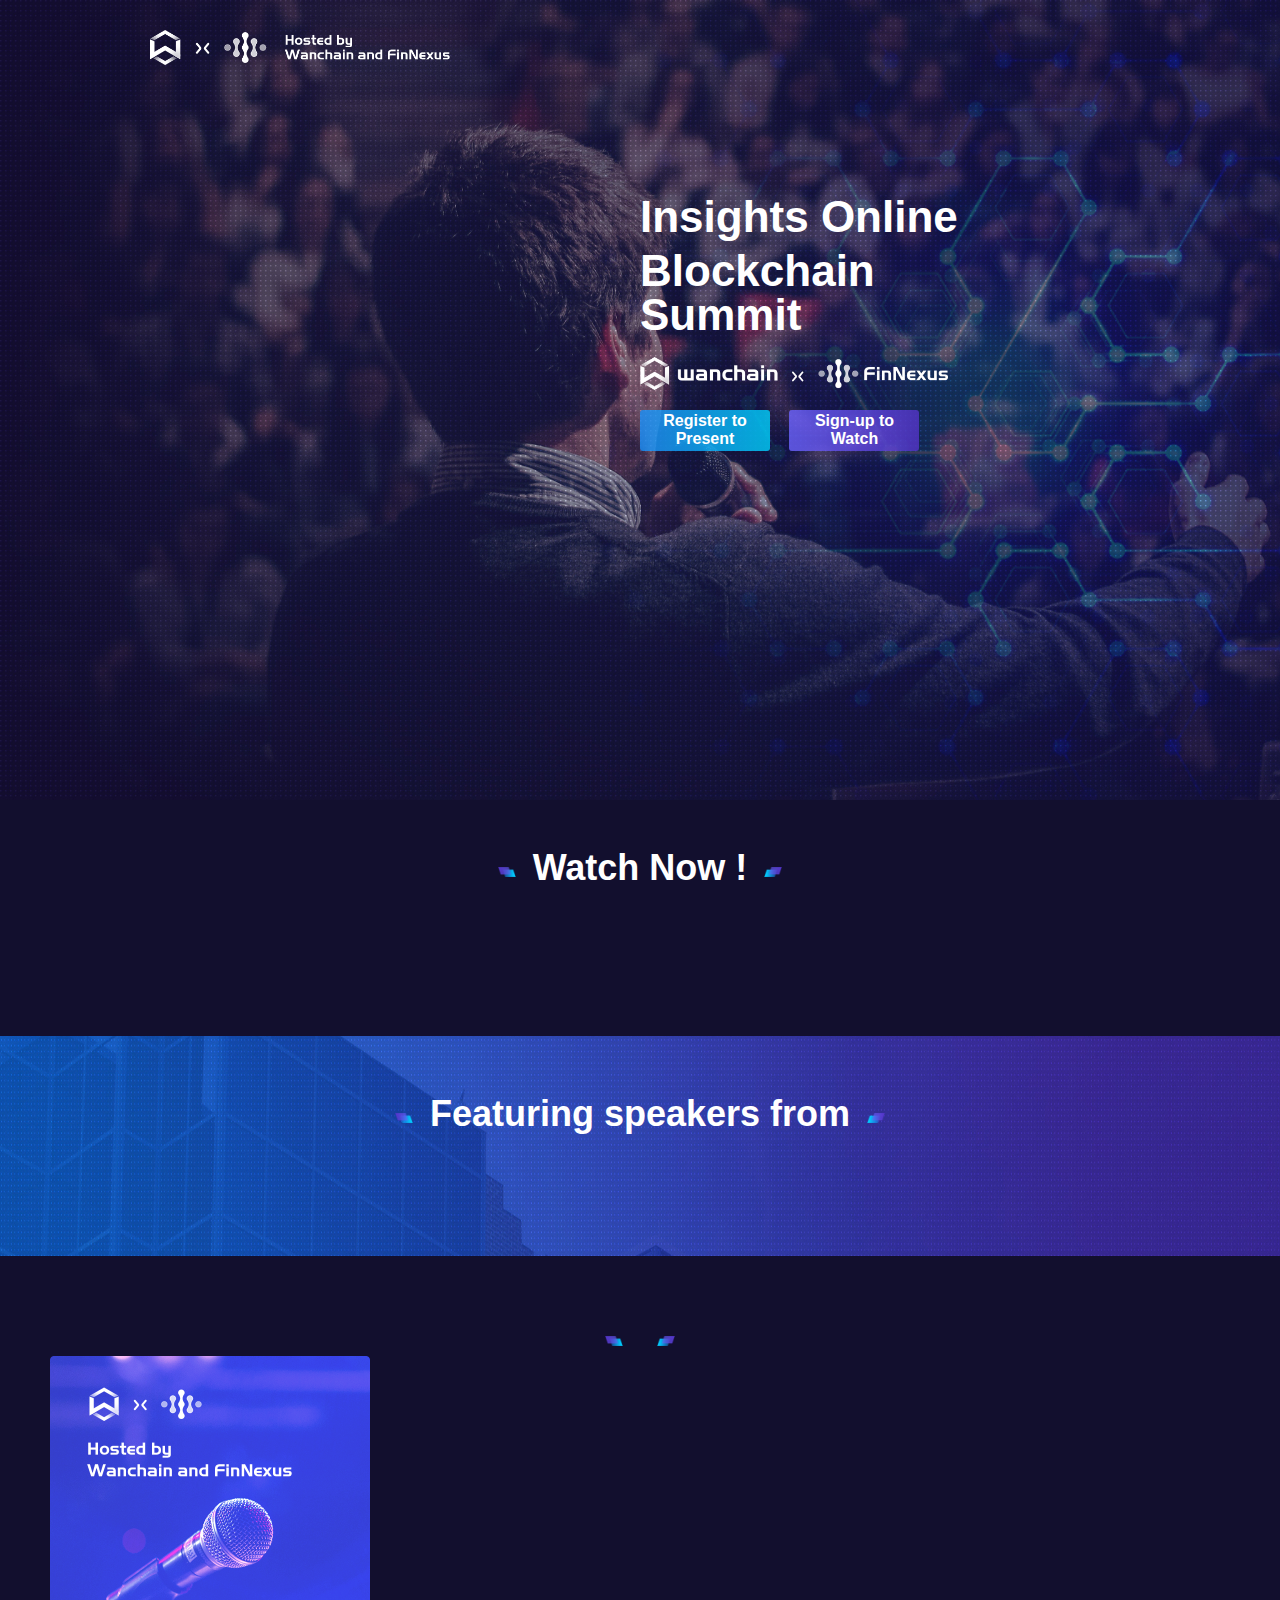
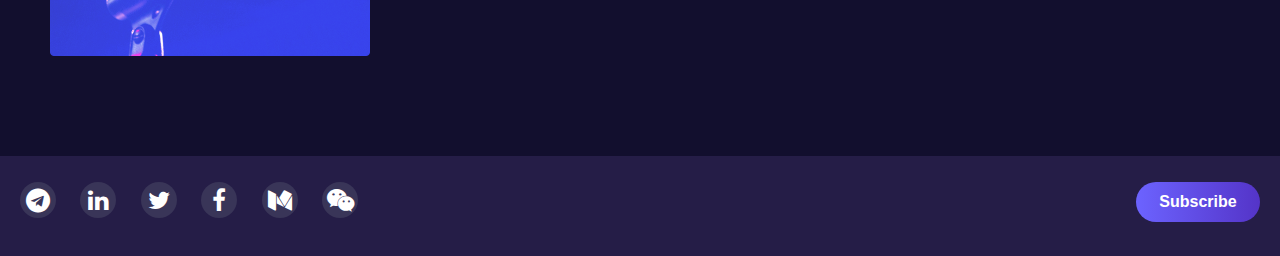
==== commit cc4f5adf: "update" ====
--- a/index.html
+++ b/index.html
@@ -11,12 +11,13 @@
     <link rel="shortcut icon" href="./favicon.ico" type="image/x-icon">
     <link rel="stylesheet" type="text/css" href="./css/bootstrap.css">
     <link rel="stylesheet" type="text/css" href="./css/phone.css" media="screen and (max-width: 750px)">
-    <link rel="stylesheet" type="text/css" href="./css/index.css" media="screen and (min-width: 751px) and (max-width: 1700px)">
+    <link rel="stylesheet" type="text/css" href="./css/index.css"
+        media="screen and (min-width: 751px) and (max-width: 1700px)">
     <link rel="stylesheet" type="text/css" href="./css/pc.css" media="screen and (min-width: 1701px)">
-    <link rel="stylesheet" href="./css/font-awesome/css/font-awesome.css">  
+    <link rel="stylesheet" href="./css/font-awesome/css/font-awesome.css">
 
     <script src="./js/jquery.min.js"></script>
-    <script src="./js/jquery.cookie.min.js"></script>    
+    <script src="./js/jquery.cookie.min.js"></script>
     <script src="./js/sha1.js"></script>
     <script src="./js/bootstrap.js"></script>
     <script src="./js/data.js"></script>
@@ -28,7 +29,7 @@
         <div class="banner">
             <div class="banner-box">
                 <div class="logo">
-                     <a href="https://www.finnexus.io/" target="_blank"><img src="./img/logo.png" alt=""></a>
+                    <a href="https://www.finnexus.io/" target="_blank"><img src="./img/logo.png" alt=""></a>
                 </div>
                 <div class="banner-title">
                     <h3></h3>
@@ -61,8 +62,9 @@
                 </div>
             </div>
         </div> -->
-        
-        <div class="modal fade" id="myModal" tabindex="-1" role="dialog" aria-labelledby="myModalLabel" aria-hidden="true">
+
+        <div class="modal fade" id="myModal" tabindex="-1" role="dialog" aria-labelledby="myModalLabel"
+            aria-hidden="true">
             <div class="modal-dialog">
                 <div class="modal-content">
                 </div>
@@ -137,8 +139,8 @@
         <section class="footer" style="border-bottom: 0;">
             <div class="aa7ec1 wrapper" data-class-name="aa7ec1">
                 <ul class="left">
-                    <li><a href="https://t.me/FinNexusOfficial" target="_blank"
-                        rel="noopener noreferrer"><i class="fa fa-telegram"></i></a></li>
+                    <li><a href="https://t.me/FinNexusOfficial" target="_blank" rel="noopener noreferrer"><i
+                                class="fa fa-telegram"></i></a></li>
                     <li><a href="https://www.linkedin.com/company/finnexus/" target="_blank"
                             rel="noopener noreferrer"><i class="fa fa-linkedin"></i></a></li>
                     <li><a href="https://twitter.com/fin_nexus/" target="_blank" rel="noopener noreferrer"><i
@@ -163,4 +165,4 @@
     <script src="./js/bingData.js"></script>
 </body>
 
-</html>
+</html>